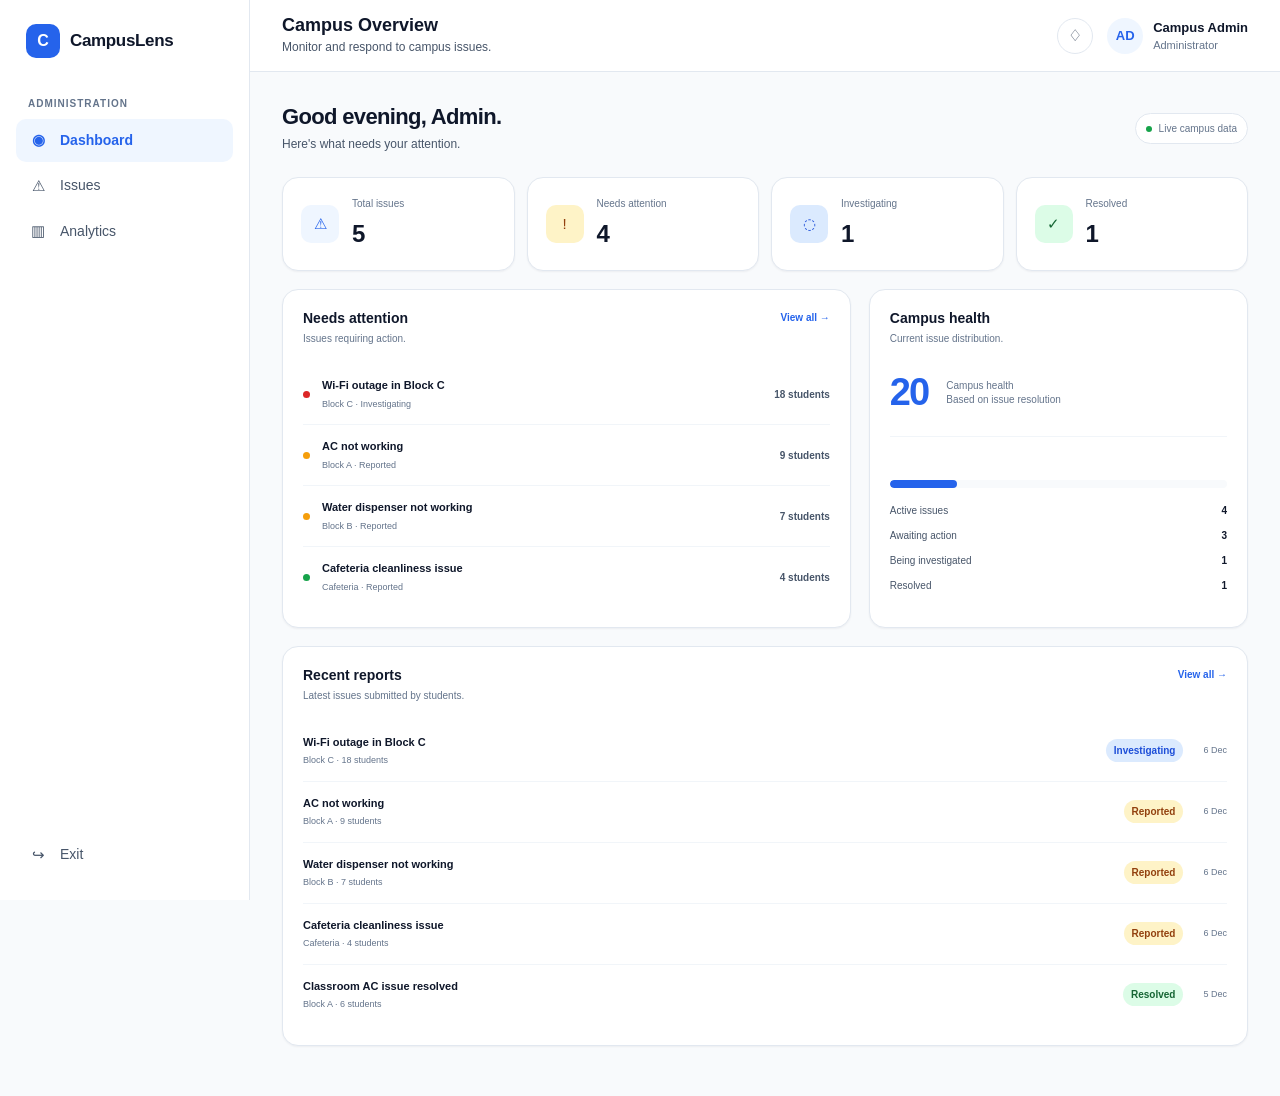
==== admin/dashboard.html @ e23df10b "Admin Dashboard UI" ====
<!DOCTYPE html>
<html lang="en">

<head>

    <meta charset="UTF-8">

    <meta
        name="viewport"
        content="width=device-width, initial-scale=1.0"
    >

    <title>Admin Dashboard — CampusLens</title>

    <link rel="stylesheet" href="../css/main.css">
    <link rel="stylesheet" href="../css/components.css">
    <link rel="stylesheet" href="../css/pages.css">

</head>


<body>

    <div class="app">


        <!-- =========================================
             SIDEBAR
             ========================================= -->

        <aside class="sidebar">

            <div class="sidebar-brand">

                <span class="brand-mark">
                    C
                </span>

                <span>
                    CampusLens
                </span>

            </div>


            <div class="sidebar-section">

                <div class="sidebar-section-title">
                    Administration
                </div>


                <nav class="sidebar-nav">

                    <a
                        href="dashboard.html"
                        class="sidebar-link active"
                    >

                        <span class="sidebar-icon">
                            ◉
                        </span>

                        Dashboard

                    </a>


                    <a
                        href="issues.html"
                        class="sidebar-link"
                    >

                        <span class="sidebar-icon">
                            ⚠
                        </span>

                        Issues

                    </a>


                    <a
                        href="analytics.html"
                        class="sidebar-link"
                    >

                        <span class="sidebar-icon">
                            ▥
                        </span>

                        Analytics

                    </a>

                </nav>

            </div>


            <div class="sidebar-bottom">

                <a
                    href="../index.html"
                    class="sidebar-link"
                >

                    <span class="sidebar-icon">
                        ↪
                    </span>

                    Exit

                </a>

            </div>

        </aside>


        <!-- =========================================
             MAIN
             ========================================= -->

        <main class="app-main">


            <!-- HEADER -->

            <header class="app-header">

                <div class="header-title">

                    <h1>
                        Campus Overview
                    </h1>

                    <p>
                        Monitor and respond to campus issues.
                    </p>

                </div>


                <div class="header-actions">

                    <button
                        class="notification-button"
                        aria-label="Notifications"
                    >
                        ♢
                    </button>


                    <div class="user-profile">

                        <div class="user-avatar">
                            AD
                        </div>


                        <div class="user-info">

                            <span class="user-name">
                                Campus Admin
                            </span>

                            <span class="user-role">
                                Administrator
                            </span>

                        </div>

                    </div>

                </div>

            </header>


            <!-- =========================================
                 CONTENT
                 ========================================= -->

            <section class="page-content">


                <div class="admin-dashboard">


                    <!-- =================================
                         WELCOME
                         ================================= -->

                    <div class="admin-welcome">

                        <div>

                            <h2>
                                Good evening, Admin.
                            </h2>

                            <p>
                                Here's what needs your attention.
                            </p>

                        </div>


                        <span
                            class="admin-live-indicator"
                        >

                            <span></span>

                            Live campus data

                        </span>

                    </div>


                    <!-- =================================
                         STATS
                         ================================= -->

                    <div class="admin-stats">


                        <div class="admin-stat-card">

                            <div class="admin-stat-icon">
                                ⚠
                            </div>

                            <div>

                                <span>
                                    Total issues
                                </span>

                                <strong
                                    id="totalIssues"
                                >
                                    0
                                </strong>

                            </div>

                        </div>


                        <div class="admin-stat-card">

                            <div class="admin-stat-icon warning">
                                !
                            </div>

                            <div>

                                <span>
                                    Needs attention
                                </span>

                                <strong
                                    id="attentionIssues"
                                >
                                    0
                                </strong>

                            </div>

                        </div>


                        <div class="admin-stat-card">

                            <div class="admin-stat-icon info">
                                ◌
                            </div>

                            <div>

                                <span>
                                    Investigating
                                </span>

                                <strong
                                    id="investigatingIssues"
                                >
                                    0
                                </strong>

                            </div>

                        </div>


                        <div class="admin-stat-card">

                            <div class="admin-stat-icon success">
                                ✓
                            </div>

                            <div>

                                <span>
                                    Resolved
                                </span>

                                <strong
                                    id="resolvedIssues"
                                >
                                    0
                                </strong>

                            </div>

                        </div>

                    </div>


                    <!-- =================================
                         MAIN GRID
                         ================================= -->

                    <div class="admin-grid">


                        <!-- PRIORITY ISSUES -->

                        <section class="admin-card">

                            <div class="admin-card-header">

                                <div>

                                    <h3>
                                        Needs attention
                                    </h3>

                                    <p>
                                        Issues requiring action.
                                    </p>

                                </div>


                                <a
                                    href="issues.html"
                                    class="admin-view-link"
                                >
                                    View all →
                                </a>

                            </div>


                            <div
                                class="priority-list"
                                id="priorityList"
                            ></div>

                        </section>


                        <!-- CAMPUS HEALTH -->

                        <section class="admin-card">

                            <div class="admin-card-header">

                                <div>

                                    <h3>
                                        Campus health
                                    </h3>

                                    <p>
                                        Current issue distribution.
                                    </p>

                                </div>

                            </div>


                            <div
                                class="campus-health"
                                id="campusHealth"
                            ></div>

                        </section>


                    </div>


                    <!-- =================================
                         RECENT ACTIVITY
                         ================================= -->

                    <section class="admin-card">

                        <div class="admin-card-header">

                            <div>

                                <h3>
                                    Recent reports
                                </h3>

                                <p>
                                    Latest issues submitted by students.
                                </p>

                            </div>


                            <a
                                href="issues.html"
                                class="admin-view-link"
                            >
                                View all →
                            </a>

                        </div>


                        <div
                            class="recent-reports"
                            id="recentReports"
                        ></div>

                    </section>


                </div>

            </section>

        </main>

    </div>


    <script src="../js/data.js"></script>
    <script src="../js/admin/dashboard.js"></script>

</body>

</html>
---- css/main.css ----
/* =========================================
   CAMPUSLENS — GLOBAL STYLES
   ========================================= */

:root {
    /* Brand */
    --primary: #2563EB;
    --primary-dark: #1D4ED8;
    --primary-light: #EFF6FF;

    /* Backgrounds */
    --background: #F8FAFC;
    --surface: #FFFFFF;

    /* Text */
    --text-primary: #0F172A;
    --text-secondary: #475569;
    --text-muted: #64748B;

    /* Borders */
    --border: #E2E8F0;
    --border-light: #F1F5F9;

    /* Status */
    --success: #16A34A;
    --success-light: #F0FDF4;

    --warning: #F59E0B;
    --warning-light: #FFFBEB;

    --danger: #DC2626;
    --danger-light: #FEF2F2;

    --info: #0EA5E9;
    --info-light: #F0F9FF;

    /* Shadows */
    --shadow-sm: 0 1px 2px rgba(15, 23, 42, 0.05);
    --shadow-md: 0 4px 12px rgba(15, 23, 42, 0.08);

    /* Radius */
    --radius-sm: 6px;
    --radius-md: 10px;
    --radius-lg: 16px;
    --radius-xl: 24px;

    /* Layout */
    --sidebar-width: 250px;
    --header-height: 72px;
}


/* =========================================
   RESET
   ========================================= */

* {
    margin: 0;
    padding: 0;
    box-sizing: border-box;
}

html {
    scroll-behavior: smooth;
}

body {
    font-family: -apple-system, BlinkMacSystemFont, "Segoe UI",
        Roboto, Helvetica, Arial, sans-serif;

    background: var(--background);
    color: var(--text-primary);

    line-height: 1.5;
}

a {
    color: inherit;
    text-decoration: none;
}

button,
input,
textarea,
select {
    font: inherit;
}

button {
    cursor: pointer;
}

img {
    max-width: 100%;
    display: block;
}


/* =========================================
   TYPOGRAPHY
   ========================================= */

h1,
h2,
h3,
h4,
h5,
h6 {
    color: var(--text-primary);
    line-height: 1.2;
}

h1 {
    font-size: 2rem;
    font-weight: 700;
}

h2 {
    font-size: 1.5rem;
    font-weight: 650;
}

h3 {
    font-size: 1.125rem;
    font-weight: 600;
}

p {
    color: var(--text-secondary);
}


/* =========================================
   UTILITY CLASSES
   ========================================= */

.text-muted {
    color: var(--text-muted);
}

.text-success {
    color: var(--success);
}

.text-warning {
    color: var(--warning);
}

.text-danger {
    color: var(--danger);
}

.hidden {
    display: none !important;
}

/* =========================================
   APPLICATION LAYOUT
   ========================================= */

.app {
    min-height: 100vh;
}


/* =========================================
   SIDEBAR
   ========================================= */

.sidebar {
    position: fixed;

    top: 0;
    left: 0;
    bottom: 0;

    width: var(--sidebar-width);

    display: flex;
    flex-direction: column;

    padding: 24px 16px;

    background: var(--surface);

    border-right: 1px solid var(--border);

    z-index: 100;
}

.sidebar-brand {
    display: flex;
    align-items: center;
    gap: 10px;

    padding: 0 10px;

    margin-bottom: 38px;
}

.sidebar-brand .brand-mark {
    width: 34px;
    height: 34px;

    display: flex;
    align-items: center;
    justify-content: center;

    border-radius: 10px;

    background: var(--primary);
    color: white;

    font-size: 16px;
    font-weight: 700;
}

.sidebar-brand span:last-child {
    font-size: 17px;
    font-weight: 700;

    letter-spacing: -0.02em;
}


/* =========================================
   SIDEBAR NAVIGATION
   ========================================= */

.sidebar-section {
    margin-bottom: 28px;
}

.sidebar-section-title {
    padding: 0 12px;

    margin-bottom: 8px;

    color: var(--text-muted);

    font-size: 10px;
    font-weight: 700;

    letter-spacing: 0.1em;
    text-transform: uppercase;
}

.sidebar-nav {
    display: flex;
    flex-direction: column;
    gap: 3px;
}

.sidebar-link {
    display: flex;
    align-items: center;
    gap: 12px;

    padding: 10px 12px;

    border-radius: var(--radius-md);

    color: var(--text-secondary);

    font-size: 14px;
    font-weight: 500;

    transition: all 0.2s ease;
}

.sidebar-link:hover {
    background: var(--background);

    color: var(--text-primary);
}

.sidebar-link.active {
    background: var(--primary-light);

    color: var(--primary);

    font-weight: 600;
}

.sidebar-icon {
    width: 20px;

    display: flex;
    justify-content: center;

    font-size: 15px;
}


/* =========================================
   SIDEBAR BOTTOM
   ========================================= */

.sidebar-bottom {
    margin-top: auto;

    display: flex;
    flex-direction: column;
    gap: 3px;
}


/* =========================================
   MAIN CONTENT
   ========================================= */

.app-main {
    min-height: 100vh;

    margin-left: var(--sidebar-width);
}


/* =========================================
   TOP HEADER
   ========================================= */

.app-header {
    height: var(--header-height);

    display: flex;
    align-items: center;
    justify-content: space-between;

    padding: 0 32px;

    background: var(--surface);

    border-bottom: 1px solid var(--border);
}

.header-title h1 {
    font-size: 18px;
    font-weight: 650;
}

.header-title p {
    margin-top: 2px;

    font-size: 12px;
}

.header-actions {
    display: flex;
    align-items: center;
    gap: 14px;
}


/* =========================================
   NOTIFICATION
   ========================================= */

.notification-button {
    width: 36px;
    height: 36px;

    display: flex;
    align-items: center;
    justify-content: center;

    border: 1px solid var(--border);

    border-radius: 50%;

    background: var(--surface);

    color: var(--text-secondary);

    transition: 0.2s ease;
}

.notification-button:hover {
    background: var(--background);
}


/* =========================================
   USER PROFILE
   ========================================= */

.user-profile {
    display: flex;
    align-items: center;
    gap: 10px;
}

.user-avatar {
    width: 36px;
    height: 36px;

    display: flex;
    align-items: center;
    justify-content: center;

    border-radius: 50%;

    background: var(--primary-light);

    color: var(--primary);

    font-size: 13px;
    font-weight: 700;
}

.user-info {
    display: flex;
    flex-direction: column;
}

.user-name {
    color: var(--text-primary);

    font-size: 13px;
    font-weight: 600;
}

.user-role {
    color: var(--text-muted);

    font-size: 11px;
}


/* =========================================
   PAGE CONTENT
   ========================================= */

.page-content {
    padding: 32px;
}


/* =========================================
   MOBILE MENU BUTTON
   ========================================= */

.mobile-menu-button {
    display: none;

    width: 36px;
    height: 36px;

    align-items: center;
    justify-content: center;

    border: 1px solid var(--border);

    border-radius: var(--radius-md);

    background: var(--surface);

    color: var(--text-primary);
}


/* =========================================
   RESPONSIVE APP LAYOUT
   ========================================= */

@media (max-width: 900px) {

    .sidebar {
        transform: translateX(-100%);

        transition: transform 0.25s ease;
    }

    .sidebar.open {
        transform: translateX(0);
    }

    .app-main {
        margin-left: 0;
    }

    .mobile-menu-button {
        display: flex;
    }

    .app-header {
        padding: 0 20px;
    }

    .page-content {
        padding: 24px 20px;
    }

    .user-info {
        display: none;
    }
}
---- css/components.css ----
/* =========================================
   CAMPUSLENS — COMPONENTS
   ========================================= */


/* =========================================
   BUTTONS
   ========================================= */

.btn {
    display: inline-flex;
    align-items: center;
    justify-content: center;
    gap: 8px;

    padding: 10px 16px;

    border: 1px solid transparent;
    border-radius: var(--radius-md);

    font-size: 14px;
    font-weight: 600;

    transition: 0.2s ease;
}

.btn-primary {
    background: var(--primary);
    color: white;
}

.btn-primary:hover {
    background: var(--primary-dark);
}

.btn-secondary {
    background: var(--surface);
    color: var(--text-primary);
    border-color: var(--border);
}

.btn-secondary:hover {
    background: var(--background);
}


/* =========================================
   CARDS
   ========================================= */

.card {
    background: var(--surface);

    border: 1px solid var(--border);

    border-radius: var(--radius-lg);

    box-shadow: var(--shadow-sm);
}


/* =========================================
   STATUS BADGES
   ========================================= */

.status-badge {
    display: inline-flex;
    align-items: center;
    gap: 6px;

    padding: 5px 9px;

    border-radius: 999px;

    font-size: 12px;
    font-weight: 600;
}

.status-success {
    color: var(--success);
    background: var(--success-light);
}

.status-warning {
    color: var(--warning);
    background: var(--warning-light);
}

.status-danger {
    color: var(--danger);
    background: var(--danger-light);
}

.status-info {
    color: var(--info);
    background: var(--info-light);
}
---- css/pages.css ----
/* =========================================
   CAMPUSLENS — LANDING PAGE
   ========================================= */

.landing-page {
    min-height: 100vh;
    padding: 0 6vw 50px;

    display: flex;
    flex-direction: column;
}


/* =========================================
   NAVIGATION
   ========================================= */

.landing-nav {
    width: 100%;
    max-width: 1400px;
    margin: 0 auto;

    height: 80px;

    display: flex;
    align-items: center;
    justify-content: space-between;
}

.brand {
    display: flex;
    align-items: center;
    gap: 10px;

    font-size: 18px;
    font-weight: 700;
    letter-spacing: -0.02em;
}

.brand-mark {
    width: 34px;
    height: 34px;

    display: flex;
    align-items: center;
    justify-content: center;

    border-radius: 10px;

    background: var(--primary);
    color: white;

    font-size: 16px;
    font-weight: 700;
}

.landing-nav-links {
    display: flex;
    align-items: center;
    gap: 28px;
}

.landing-nav-links a {
    color: var(--text-secondary);

    font-size: 14px;
    font-weight: 500;

    transition: color 0.2s ease;
}

.landing-nav-links a:hover {
    color: var(--text-primary);
}


/* =========================================
   HERO
   ========================================= */

.landing-hero {
    width: 100%;
    max-width: 1200px;

    margin: auto;

    display: grid;
    grid-template-columns: 1fr 0.85fr;

    align-items: center;

    gap: 80px;

    padding: 70px 0 90px;
}

.hero-content {
    max-width: 650px;
}

.hero-eyebrow {
    display: inline-flex;
    align-items: center;
    gap: 8px;

    padding: 7px 12px;

    margin-bottom: 24px;

    border: 1px solid var(--border);
    border-radius: 999px;

    background: var(--surface);

    color: var(--text-secondary);

    font-size: 13px;
    font-weight: 600;
}

.pulse-dot {
    width: 7px;
    height: 7px;

    border-radius: 50%;

    background: var(--success);

    box-shadow: 0 0 0 4px var(--success-light);
}

.hero-content h1 {
    max-width: 650px;

    margin-bottom: 24px;

    font-size: clamp(3.2rem, 6vw, 5.5rem);
    line-height: 0.98;

    letter-spacing: -0.055em;
}

.hero-content h1 span {
    color: var(--primary);
}

.hero-description {
    max-width: 560px;

    margin-bottom: 34px;

    font-size: 18px;
    line-height: 1.7;

    color: var(--text-secondary);
}

.landing-actions {
    display: flex;
    align-items: center;
    gap: 12px;
}


/* =========================================
   LARGE BUTTONS
   ========================================= */

.btn-large {
    padding: 13px 20px;

    font-size: 14px;
}


/* =========================================
   DASHBOARD PREVIEW
   ========================================= */

.hero-preview {
    display: flex;
    justify-content: center;
}

.preview-window {
    width: 100%;
    max-width: 440px;

    padding: 28px;

    background: var(--surface);

    border: 1px solid var(--border);

    border-radius: var(--radius-xl);

    box-shadow:
        0 25px 60px rgba(15, 23, 42, 0.08),
        0 5px 15px rgba(15, 23, 42, 0.04);
}

.preview-header {
    display: flex;
    align-items: flex-start;
    justify-content: space-between;

    padding-bottom: 22px;

    border-bottom: 1px solid var(--border-light);
}

.preview-header h3 {
    margin-top: 5px;
}

.preview-label {
    color: var(--text-muted);

    font-size: 10px;
    font-weight: 700;

    letter-spacing: 0.1em;
}

.pulse-score {
    display: flex;
    align-items: center;
    gap: 12px;

    padding: 26px 0;
}

.score-number {
    color: var(--text-primary);

    font-size: 64px;
    font-weight: 750;

    line-height: 1;

    letter-spacing: -0.05em;
}

.score-details {
    display: flex;
    flex-direction: column;
}

.score-details span {
    color: var(--text-muted);

    font-size: 14px;
}

.score-details strong {
    margin-top: 3px;

    color: var(--success);

    font-size: 14px;
}

.preview-locations {
    display: flex;
    flex-direction: column;
    gap: 4px;
}

.location-row {
    display: flex;
    align-items: center;
    justify-content: space-between;

    padding: 12px 10px;

    border-radius: var(--radius-md);

    color: var(--text-secondary);

    font-size: 14px;
}

.location-row:hover {
    background: var(--background);
}

.location-info {
    display: flex;
    align-items: center;
    gap: 10px;
}

.location-dot {
    width: 8px;
    height: 8px;

    border-radius: 50%;
}

.location-dot.green {
    background: var(--success);
}

.location-dot.yellow {
    background: var(--warning);
}

.location-dot.red {
    background: var(--danger);
}


/* =========================================
   FEATURE STRIP
   ========================================= */

.landing-features {
    width: 100%;
    max-width: 1200px;

    margin: 0 auto;

    display: grid;
    grid-template-columns: repeat(3, 1fr);

    border-top: 1px solid var(--border);

    padding-top: 32px;
}

.feature {
    display: flex;
    align-items: flex-start;
    gap: 14px;

    padding: 0 30px;
}

.feature:first-child {
    padding-left: 0;
}

.feature:last-child {
    padding-right: 0;
}

.feature + .feature {
    border-left: 1px solid var(--border);
}

.feature-icon {
    width: 34px;
    height: 34px;

    flex-shrink: 0;

    display: flex;
    align-items: center;
    justify-content: center;

    border-radius: 9px;

    background: var(--primary-light);
    color: var(--primary);

    font-size: 14px;
    font-weight: 700;
}

.feature strong {
    display: block;

    margin-bottom: 4px;

    font-size: 14px;
}

.feature p {
    font-size: 13px;
    line-height: 1.5;
}


/* =========================================
   RESPONSIVE
   ========================================= */

@media (max-width: 900px) {

    .landing-hero {
        grid-template-columns: 1fr;

        gap: 50px;

        padding-top: 50px;
    }

    .hero-content {
        max-width: 700px;
        text-align: center;
        margin: 0 auto;
    }

    .hero-eyebrow {
        margin-left: auto;
        margin-right: auto;
    }

    .hero-description {
        margin-left: auto;
        margin-right: auto;
    }

    .landing-actions {
        justify-content: center;
    }

    .hero-preview {
        max-width: 500px;
        width: 100%;
        margin: 0 auto;
    }
}


@media (max-width: 650px) {

    .landing-page {
        padding: 0 20px 40px;
    }

    .landing-nav {
        height: 70px;
    }

    .landing-nav-links {
        display: none;
    }

    .landing-hero {
        padding: 45px 0 60px;
    }

    .hero-content h1 {
        font-size: 3.2rem;
    }

    .hero-description {
        font-size: 16px;
    }

    .landing-actions {
        flex-direction: column;
        width: 100%;
    }

    .landing-actions .btn {
        width: 100%;
    }

    .preview-window {
        padding: 22px;
    }

    .landing-features {
        grid-template-columns: 1fr;

        gap: 24px;
    }

    .feature,
    .feature:first-child,
    .feature:last-child {
        padding: 0;
    }

    .feature + .feature {
        border-left: none;
    }
}

/* =========================================
   STUDENT DASHBOARD
   ========================================= */

.dashboard-intro {
    display: flex;
    align-items: flex-end;
    justify-content: space-between;

    gap: 20px;

    margin-bottom: 28px;
}

.dashboard-intro h2 {
    margin-bottom: 6px;

    font-size: 24px;
    letter-spacing: -0.025em;
}

.dashboard-intro p {
    font-size: 14px;
}


/* =========================================
   STAT CARDS
   ========================================= */

.stats-grid {
    display: grid;

    grid-template-columns: repeat(4, 1fr);

    gap: 16px;

    margin-bottom: 24px;
}

.stat-card {
    padding: 20px;

    background: var(--surface);

    border: 1px solid var(--border);

    border-radius: var(--radius-lg);

    box-shadow: var(--shadow-sm);
}

.stat-card-header {
    display: flex;
    align-items: center;
    justify-content: space-between;

    margin-bottom: 18px;
}

.stat-label {
    color: var(--text-muted);

    font-size: 11px;
    font-weight: 700;

    letter-spacing: 0.07em;
    text-transform: uppercase;
}

.stat-icon {
    width: 32px;
    height: 32px;

    display: flex;
    align-items: center;
    justify-content: center;

    border-radius: 9px;

    background: var(--primary-light);

    color: var(--primary);

    font-size: 14px;
}

.stat-value {
    color: var(--text-primary);

    font-size: 32px;
    font-weight: 700;

    line-height: 1;

    letter-spacing: -0.04em;
}

.stat-meta {
    margin-top: 8px;

    font-size: 12px;
}


/* =========================================
   DASHBOARD GRID
   ========================================= */

.dashboard-grid {
    display: grid;

    grid-template-columns: 1.4fr 1fr;

    gap: 20px;

    margin-bottom: 24px;
}

.dashboard-card {
    padding: 24px;

    background: var(--surface);

    border: 1px solid var(--border);

    border-radius: var(--radius-lg);

    box-shadow: var(--shadow-sm);
}

.dashboard-card-header {
    display: flex;
    align-items: flex-start;
    justify-content: space-between;

    margin-bottom: 24px;
}

.dashboard-card-header h3 {
    font-size: 16px;
}

.dashboard-card-header p {
    margin-top: 4px;

    font-size: 12px;
}


/* =========================================
   CAMPUS HEALTH
   ========================================= */

.health-score {
    display: flex;
    align-items: baseline;
    gap: 6px;

    margin-bottom: 28px;
}

.health-score-number {
    font-size: 42px;
    font-weight: 750;

    letter-spacing: -0.05em;
}

.health-score-label {
    color: var(--success);

    font-size: 13px;
    font-weight: 600;
}

.health-locations {
    display: flex;
    flex-direction: column;

    gap: 17px;
}

.health-location {
    display: grid;

    grid-template-columns: 100px 1fr 35px;

    align-items: center;

    gap: 12px;
}

.health-location-name {
    color: var(--text-secondary);

    font-size: 13px;
}

.health-bar {
    height: 7px;

    overflow: hidden;

    background: var(--border-light);

    border-radius: 999px;
}

.health-bar-fill {
    height: 100%;

    border-radius: inherit;

    background: var(--success);
}

.health-bar-fill.warning {
    background: var(--warning);
}

.health-bar-fill.danger {
    background: var(--danger);
}

.health-value {
    text-align: right;

    color: var(--text-primary);

    font-size: 12px;
    font-weight: 600;
}


/* =========================================
   PRIORITY ISSUES
   ========================================= */

.issue-list {
    display: flex;
    flex-direction: column;

    gap: 4px;
}

.issue-item {
    display: flex;
    align-items: center;
    gap: 12px;

    padding: 12px 10px;

    border-radius: var(--radius-md);

    transition: background 0.2s ease;
}

.issue-item:hover {
    background: var(--background);
}

.issue-indicator {
    width: 9px;
    height: 9px;

    flex-shrink: 0;

    border-radius: 50%;
}

.issue-indicator.high {
    background: var(--danger);
}

.issue-indicator.medium {
    background: var(--warning);
}

.issue-indicator.low {
    background: var(--success);
}

.issue-content {
    min-width: 0;

    flex: 1;
}

.issue-title {
    display: block;

    overflow: hidden;

    color: var(--text-primary);

    font-size: 13px;
    font-weight: 600;

    text-overflow: ellipsis;
    white-space: nowrap;
}

.issue-location {
    display: block;

    margin-top: 2px;

    color: var(--text-muted);

    font-size: 11px;
}

.issue-count {
    flex-shrink: 0;

    color: var(--text-muted);

    font-size: 11px;
}


/* =========================================
   RECENT ACTIVITY
   ========================================= */

.activity-card {
    padding: 24px;

    background: var(--surface);

    border: 1px solid var(--border);

    border-radius: var(--radius-lg);

    box-shadow: var(--shadow-sm);
}

.activity-list {
    display: flex;
    flex-direction: column;
}

.activity-item {
    display: flex;
    align-items: flex-start;
    gap: 14px;

    padding: 14px 0;

    border-bottom: 1px solid var(--border-light);
}

.activity-item:last-child {
    border-bottom: none;

    padding-bottom: 0;
}

.activity-icon {
    width: 30px;
    height: 30px;

    flex-shrink: 0;

    display: flex;
    align-items: center;
    justify-content: center;

    border-radius: 50%;

    background: var(--primary-light);

    color: var(--primary);

    font-size: 12px;
}

.activity-content {
    flex: 1;
}

.activity-content strong {
    display: block;

    color: var(--text-primary);

    font-size: 13px;
    font-weight: 600;
}

.activity-content span {
    display: block;

    margin-top: 3px;

    color: var(--text-muted);

    font-size: 11px;
}


/* =========================================
   DASHBOARD RESPONSIVE
   ========================================= */

@media (max-width: 1100px) {

    .stats-grid {
        grid-template-columns: repeat(2, 1fr);
    }

    .dashboard-grid {
        grid-template-columns: 1fr;
    }
}


@media (max-width: 600px) {

    .dashboard-intro {
        align-items: flex-start;

        flex-direction: column;
    }

    .stats-grid {
        grid-template-columns: 1fr;
    }

    .dashboard-card,
    .activity-card {
        padding: 18px;
    }

    .health-location {
        grid-template-columns: 80px 1fr 30px;
    }
}

/* =========================================
   REPORT ISSUE PAGE
   ========================================= */

.report-page {
    width: 100%;
    max-width: 760px;

    margin: 0 auto;
}

.report-intro {
    margin-bottom: 30px;
}

.back-link {
    display: inline-block;

    margin-bottom: 22px;

    color: var(--text-muted);

    font-size: 13px;
    font-weight: 500;
}

.back-link:hover {
    color: var(--primary);
}

.report-intro h2 {
    margin-bottom: 8px;

    font-size: 26px;

    letter-spacing: -0.03em;
}

.report-intro p {
    max-width: 620px;

    font-size: 14px;
    line-height: 1.6;
}


/* =========================================
   FORM
   ========================================= */

.report-form {
    padding: 28px;

    background: var(--surface);

    border: 1px solid var(--border);

    border-radius: var(--radius-lg);

    box-shadow: var(--shadow-sm);
}

.form-group {
    position: relative;

    margin-bottom: 24px;
}

.form-group:last-of-type {
    margin-bottom: 0;
}

.form-group label:not(.severity-option):not(.upload-box) {
    display: block;

    margin-bottom: 8px;

    color: var(--text-primary);

    font-size: 13px;
    font-weight: 600;
}

.optional {
    margin-left: 5px;

    color: var(--text-muted);

    font-size: 11px;
    font-weight: 400;
}


/* =========================================
   INPUTS
   ========================================= */

.form-group input[type="text"],
.form-group select,
.form-group textarea {
    width: 100%;

    padding: 12px 13px;

    border: 1px solid var(--border);

    border-radius: var(--radius-md);

    outline: none;

    background: var(--surface);

    color: var(--text-primary);

    font-size: 14px;

    transition:
        border-color 0.2s ease,
        box-shadow 0.2s ease;
}

.form-group input[type="text"]::placeholder,
.form-group textarea::placeholder {
    color: #94A3B8;
}

.form-group input[type="text"]:focus,
.form-group select:focus,
.form-group textarea:focus {
    border-color: var(--primary);

    box-shadow:
        0 0 0 3px var(--primary-light);
}

.form-group textarea {
    resize: vertical;

    min-height: 130px;
}

.character-count {
    position: absolute;

    right: 12px;
    bottom: 10px;

    color: var(--text-muted);

    font-size: 11px;
}


/* =========================================
   SEVERITY
   ========================================= */

.severity-options {
    display: grid;

    grid-template-columns: repeat(3, 1fr);

    gap: 10px;
}

.severity-option {
    position: relative;

    cursor: pointer;
}

.severity-option input {
    position: absolute;

    opacity: 0;

    pointer-events: none;
}

.severity-card {
    display: flex;
    align-items: center;

    gap: 10px;

    min-height: 64px;

    padding: 12px;

    border: 1px solid var(--border);

    border-radius: var(--radius-md);

    background: var(--surface);

    transition: all 0.2s ease;
}

.severity-option:hover .severity-card {
    border-color: #CBD5E1;
}

.severity-option input:checked + .severity-card {
    border-color: var(--primary);

    background: var(--primary-light);

    box-shadow:
        0 0 0 2px var(--primary-light);
}

.severity-card strong {
    display: block;

    color: var(--text-primary);

    font-size: 13px;
}

.severity-card small {
    display: block;

    margin-top: 2px;

    color: var(--text-muted);

    font-size: 10px;
}

.severity-dot {
    width: 9px;
    height: 9px;

    flex-shrink: 0;

    border-radius: 50%;
}

.severity-dot.low {
    background: var(--success);
}

.severity-dot.medium {
    background: var(--warning);
}

.severity-dot.high {
    background: var(--danger);
}


/* =========================================
   IMAGE UPLOAD
   ========================================= */

.upload-box {
    display: flex;
    align-items: center;
    gap: 14px;

    padding: 18px;

    border: 1px dashed #CBD5E1;

    border-radius: var(--radius-md);

    background: var(--background);

    cursor: pointer;

    transition: all 0.2s ease;
}

.upload-box:hover {
    border-color: var(--primary);

    background: var(--primary-light);
}

.upload-icon {
    width: 36px;
    height: 36px;

    display: flex;
    align-items: center;
    justify-content: center;

    border-radius: 9px;

    background: var(--surface);

    color: var(--primary);

    font-weight: 700;
}

.upload-box strong {
    display: block;

    color: var(--text-primary);

    font-size: 13px;
}

.upload-box small {
    display: block;

    margin-top: 3px;

    color: var(--text-muted);

    font-size: 11px;
}


/* =========================================
   FORM ACTIONS
   ========================================= */

.form-actions {
    display: flex;
    align-items: center;
    justify-content: flex-end;

    gap: 10px;

    margin-top: 30px;

    padding-top: 24px;

    border-top: 1px solid var(--border-light);
}


/* =========================================
   RESPONSIVE
   ========================================= */

@media (max-width: 600px) {

    .report-form {
        padding: 20px;
    }

    .severity-options {
        grid-template-columns: 1fr;
    }

    .form-actions {
        flex-direction: column-reverse;
    }

    .form-actions .btn {
        width: 100%;
    }
}


/* =========================================
   ISSUES EXPLORER
   ========================================= */

.issues-page {
    width: 100%;
    max-width: 1100px;

    margin: 0 auto;
}


/* =========================================
   INTRO
   ========================================= */

.issues-intro {
    display: flex;
    align-items: flex-end;
    justify-content: space-between;

    gap: 20px;

    margin-bottom: 28px;
}

.issues-intro h2 {
    margin-bottom: 6px;

    font-size: 24px;

    letter-spacing: -0.03em;
}

.issues-intro p {
    font-size: 14px;
}


/* =========================================
   TOOLBAR
   ========================================= */

.issues-toolbar {
    display: grid;

    grid-template-columns: 1fr 170px 170px 170px;

    gap: 10px;

    padding: 16px;

    margin-bottom: 18px;

    background: var(--surface);

    border: 1px solid var(--border);

    border-radius: var(--radius-lg);

    box-shadow: var(--shadow-sm);
}

.search-wrapper {
    position: relative;
}

.search-wrapper input {
    width: 100%;

    height: 42px;

    padding: 0 14px 0 38px;

    border: 1px solid var(--border);

    border-radius: var(--radius-md);

    outline: none;

    background: var(--surface);

    color: var(--text-primary);

    font-size: 13px;
}

.search-wrapper input:focus {
    border-color: var(--primary);

    box-shadow:
        0 0 0 3px var(--primary-light);
}

.search-icon {
    position: absolute;

    left: 13px;
    top: 50%;

    transform: translateY(-50%);

    color: var(--text-muted);

    font-size: 16px;
}

.issues-toolbar select {
    height: 42px;

    padding: 0 12px;

    border: 1px solid var(--border);

    border-radius: var(--radius-md);

    outline: none;

    background: var(--surface);

    color: var(--text-secondary);

    font-size: 12px;

    cursor: pointer;
}


/* =========================================
   RESULTS HEADER
   ========================================= */

.issues-results-header {
    display: flex;
    align-items: center;
    justify-content: space-between;

    margin-bottom: 12px;
}

.issues-results-header > span {
    color: var(--text-muted);

    font-size: 12px;
    font-weight: 500;
}

.issues-results-header select {
    padding: 7px 10px;

    border: 1px solid var(--border);

    border-radius: var(--radius-md);

    background: var(--surface);

    color: var(--text-secondary);

    font-size: 11px;
}


/* =========================================
   ISSUE LIST
   ========================================= */

.issues-list {
    display: flex;
    flex-direction: column;

    gap: 10px;
}


/* =========================================
   ISSUE CARD
   ========================================= */

.issue-card {
    display: grid;

    grid-template-columns: 1fr auto;

    gap: 20px;

    padding: 20px 22px;

    background: var(--surface);

    border: 1px solid var(--border);

    border-radius: var(--radius-lg);

    box-shadow: var(--shadow-sm);

    transition:
        border-color 0.2s ease,
        box-shadow 0.2s ease,
        transform 0.2s ease;
}

.issue-card:hover {
    border-color: #CBD5E1;

    box-shadow: var(--shadow-md);

    transform: translateY(-1px);
}

.issue-main {
    min-width: 0;
}

.issue-card-top {
    display: flex;
    align-items: center;

    gap: 8px;

    margin-bottom: 8px;
}

.issue-card h3 {
    margin-bottom: 6px;

    color: var(--text-primary);

    font-size: 15px;
    font-weight: 650;
}

.issue-card-description {
    max-width: 700px;

    margin-bottom: 12px;

    color: var(--text-secondary);

    font-size: 12px;
    line-height: 1.55;

    display: -webkit-box;
    -webkit-line-clamp: 2;
    -webkit-box-orient: vertical;

    overflow: hidden;
}


/* =========================================
   ISSUE META
   ========================================= */

.issue-meta {
    display: flex;
    flex-wrap: wrap;

    gap: 14px;

    color: var(--text-muted);

    font-size: 11px;
}

.issue-meta span {
    display: inline-flex;
    align-items: center;

    gap: 4px;
}


/* =========================================
   STATUS BADGES
   ========================================= */

.issue-status {
    display: inline-flex;
    align-items: center;

    padding: 4px 8px;

    border-radius: 999px;

    font-size: 10px;
    font-weight: 600;
}

.issue-status.reported {
    background: #FEF3C7;
    color: #92400E;
}

.issue-status.investigating {
    background: #DBEAFE;
    color: #1D4ED8;
}

.issue-status.resolved {
    background: #DCFCE7;
    color: #166534;
}


/* =========================================
   SEVERITY BADGE
   ========================================= */

.issue-severity {
    display: inline-flex;
    align-items: center;

    gap: 5px;

    color: var(--text-muted);

    font-size: 10px;
    font-weight: 600;
}

.issue-severity-dot {
    width: 7px;
    height: 7px;

    border-radius: 50%;
}

.issue-severity-dot.high {
    background: var(--danger);
}

.issue-severity-dot.medium {
    background: var(--warning);
}

.issue-severity-dot.low {
    background: var(--success);
}


/* =========================================
   ISSUE ACTIONS
   ========================================= */

.issue-actions {
    display: flex;
    flex-direction: column;
    align-items: flex-end;
    justify-content: space-between;

    gap: 12px;
}

.confirm-button {
    display: inline-flex;
    align-items: center;
    justify-content: center;

    gap: 6px;

    min-width: 150px;

    padding: 9px 12px;

    border: 1px solid var(--border);

    border-radius: var(--radius-md);

    background: var(--surface);

    color: var(--text-secondary);

    font-size: 11px;
    font-weight: 600;

    cursor: pointer;

    transition: all 0.2s ease;
}

.confirm-button:hover {
    border-color: var(--primary);

    color: var(--primary);

    background: var(--primary-light);
}

.confirm-button.confirmed {
    border-color: var(--primary);

    background: var(--primary);

    color: white;
}

.issue-reports {
    color: var(--text-muted);

    font-size: 11px;
}


/* =========================================
   EMPTY STATE
   ========================================= */

.issues-empty {
    display: none;

    padding: 70px 20px;

    text-align: center;

    background: var(--surface);

    border: 1px solid var(--border);

    border-radius: var(--radius-lg);
}

.issues-empty.visible {
    display: block;
}

.empty-icon {
    width: 44px;
    height: 44px;

    display: flex;
    align-items: center;
    justify-content: center;

    margin: 0 auto 14px;

    border-radius: 50%;

    background: var(--primary-light);

    color: var(--primary);

    font-weight: 700;
}

.issues-empty h3 {
    margin-bottom: 5px;

    font-size: 15px;
}

.issues-empty p {
    color: var(--text-muted);

    font-size: 12px;
}


/* =========================================
   RESPONSIVE
   ========================================= */

@media (max-width: 1000px) {

    .issues-toolbar {
        grid-template-columns: 1fr 1fr;

    }

    .search-wrapper {
        grid-column: 1 / -1;
    }

}


@media (max-width: 650px) {

    .issues-intro {
        align-items: flex-start;

        flex-direction: column;
    }

    .issues-toolbar {
        grid-template-columns: 1fr;
    }

    .search-wrapper {
        grid-column: auto;
    }

    .issue-card {
        grid-template-columns: 1fr;
    }

    .issue-actions {
        align-items: stretch;

        flex-direction: row;
    }

    .confirm-button {
        flex: 1;
    }

}

.issue-card {
    cursor: pointer;
}

.issue-card .confirm-button {
    cursor: pointer;
}

/* =========================================
   ISSUE DETAIL
   ========================================= */

.issue-detail-page {
    width: 100%;
    max-width: 1100px;

    margin: 0 auto;
}


/* =========================================
   HEADER
   ========================================= */

.issue-detail-header {
    display: flex;
    align-items: flex-start;
    justify-content: space-between;

    gap: 30px;

    margin-bottom: 24px;

    padding: 26px;

    background: var(--surface);

    border: 1px solid var(--border);

    border-radius: var(--radius-lg);

    box-shadow: var(--shadow-sm);
}

.issue-detail-title {
    max-width: 750px;
}

.issue-detail-title h2 {
    margin: 10px 0 8px;

    font-size: 25px;

    letter-spacing: -0.03em;
}

.issue-detail-title p {
    color: var(--text-secondary);

    font-size: 12px;
}

.issue-detail-meta {
    display: flex;
    flex-wrap: wrap;

    gap: 12px;

    margin-top: 14px;

    color: var(--text-muted);

    font-size: 11px;
}

.detail-priority {
    display: inline-flex;
    align-items: center;

    gap: 6px;

    color: var(--text-secondary);

    font-size: 11px;
    font-weight: 600;
}

.detail-priority-dot {
    width: 8px;
    height: 8px;

    border-radius: 50%;
}

.detail-priority-dot.high {
    background: var(--danger);
}

.detail-priority-dot.medium {
    background: var(--warning);
}

.detail-priority-dot.low {
    background: var(--success);
}


/* =========================================
   GRID
   ========================================= */

.issue-detail-grid {
    display: grid;

    grid-template-columns: minmax(0, 1fr) 320px;

    gap: 18px;
}

.issue-detail-main,
.issue-detail-sidebar {
    display: flex;
    flex-direction: column;

    gap: 18px;
}


/* =========================================
   DETAIL CARD
   ========================================= */

.detail-card {
    padding: 22px;

    background: var(--surface);

    border: 1px solid var(--border);

    border-radius: var(--radius-lg);

    box-shadow: var(--shadow-sm);
}

.detail-card-header {
    margin-bottom: 16px;

    padding-bottom: 13px;

    border-bottom: 1px solid var(--border-light);
}

.detail-card-header h3 {
    font-size: 14px;
}


/* =========================================
   DESCRIPTION
   ========================================= */

.issue-description {
    color: var(--text-secondary);

    font-size: 13px;
    line-height: 1.7;

    white-space: pre-wrap;
}


/* =========================================
   LOCATION
   ========================================= */

.issue-location {
    display: flex;
    align-items: center;

    gap: 12px;

    padding: 15px;

    border-radius: var(--radius-md);

    background: var(--background);
}

.location-icon {
    width: 38px;
    height: 38px;

    display: flex;
    align-items: center;
    justify-content: center;

    flex-shrink: 0;

    border-radius: 10px;

    background: var(--primary-light);

    color: var(--primary);

    font-size: 17px;
}

.location-name {
    color: var(--text-primary);

    font-size: 13px;
    font-weight: 600;
}

.location-specific {
    margin-top: 3px;

    color: var(--text-muted);

    font-size: 11px;
}


/* =========================================
   ACTIVITY
   ========================================= */

.issue-activity {
    display: flex;
    flex-direction: column;
}

.activity-item {
    display: flex;

    gap: 12px;

    padding-bottom: 20px;
}

.activity-item:last-child {
    padding-bottom: 0;
}

.activity-line {
    position: relative;

    display: flex;
    justify-content: center;

    width: 14px;

    flex-shrink: 0;
}

.activity-line::after {
    content: "";

    position: absolute;

    top: 10px;
    bottom: -10px;

    width: 1px;

    background: var(--border);
}

.activity-item:last-child
.activity-line::after {
    display: none;
}

.activity-dot {
    position: relative;
    z-index: 2;

    width: 8px;
    height: 8px;

    margin-top: 3px;

    border-radius: 50%;

    background: var(--primary);
}

.activity-content strong {
    display: block;

    color: var(--text-primary);

    font-size: 12px;
}

.activity-content span {
    display: block;

    margin-top: 3px;

    color: var(--text-muted);

    font-size: 10px;
}


/* =========================================
   TIMELINE
   ========================================= */

.issue-timeline {
    display: flex;
    flex-direction: column;
}

.timeline-step {
    position: relative;

    display: flex;

    gap: 12px;

    padding-bottom: 25px;
}

.timeline-step:last-child {
    padding-bottom: 0;
}

.timeline-step::after {
    content: "";

    position: absolute;

    left: 8px;
    top: 18px;
    bottom: 0;

    width: 1px;

    background: var(--border);
}

.timeline-step:last-child::after {
    display: none;
}

.timeline-indicator {
    position: relative;
    z-index: 2;

    width: 17px;
    height: 17px;

    flex-shrink: 0;

    border: 2px solid var(--border);

    border-radius: 50%;

    background: var(--surface);
}

.timeline-step.completed
.timeline-indicator {
    border-color: var(--primary);

    background: var(--primary);
}

.timeline-step.current
.timeline-indicator {
    border-color: var(--primary);

    background: var(--surface);

    box-shadow:
        0 0 0 4px var(--primary-light);
}

.timeline-content strong {
    display: block;

    color: var(--text-primary);

    font-size: 12px;
}

.timeline-content span {
    display: block;

    margin-top: 3px;

    color: var(--text-muted);

    font-size: 10px;
}


/* =========================================
   COMMUNITY
   ========================================= */

.community-card {
    text-align: center;
}

.community-number {
    margin-bottom: 5px;

    color: var(--primary);

    font-size: 32px;
    font-weight: 700;

    letter-spacing: -0.04em;
}

.community-card p {
    margin-bottom: 20px;

    color: var(--text-muted);

    font-size: 11px;
    line-height: 1.5;
}

.community-button {
    width: 100%;
}


/* =========================================
   RESPONSIVE
   ========================================= */

@media (max-width: 850px) {

    .issue-detail-grid {
        grid-template-columns: 1fr;
    }

    .issue-detail-sidebar {
        display: grid;

        grid-template-columns: 1fr 1fr;
    }

}


@media (max-width: 600px) {

    .issue-detail-header {
        flex-direction: column;
    }

    .issue-detail-sidebar {
        display: flex;
    }

}

/* =========================================
   MY REPORTS
   ========================================= */

.reports-page {
    width: 100%;
    max-width: 1100px;

    margin: 0 auto;
}


/* =========================================
   INTRO
   ========================================= */

.reports-intro {
    display: flex;
    align-items: flex-end;
    justify-content: space-between;

    gap: 20px;

    margin-bottom: 25px;
}

.reports-intro h2 {
    margin-bottom: 6px;

    font-size: 24px;

    letter-spacing: -0.03em;
}

.reports-intro p {
    font-size: 14px;
}


/* =========================================
   STATS
   ========================================= */

.reports-stats {
    display: grid;

    grid-template-columns:
        repeat(3, 1fr);

    gap: 12px;

    margin-bottom: 22px;
}

.report-stat-card {
    display: flex;
    flex-direction: column;

    gap: 8px;

    padding: 18px;

    background: var(--surface);

    border: 1px solid var(--border);

    border-radius: var(--radius-lg);

    box-shadow: var(--shadow-sm);
}

.report-stat-card span {
    color: var(--text-muted);

    font-size: 11px;
}

.report-stat-card strong {
    color: var(--text-primary);

    font-size: 25px;

    letter-spacing: -0.03em;
}


/* =========================================
   REPORT LIST
   ========================================= */

.reports-list {
    display: flex;
    flex-direction: column;

    gap: 10px;
}


/* =========================================
   REPORT CARD
   ========================================= */

.report-card {
    display: grid;

    grid-template-columns:
        1fr auto;

    gap: 20px;

    padding: 20px 22px;

    background: var(--surface);

    border: 1px solid var(--border);

    border-radius: var(--radius-lg);

    box-shadow: var(--shadow-sm);

    cursor: pointer;

    transition:
        border-color 0.2s ease,
        box-shadow 0.2s ease,
        transform 0.2s ease;
}

.report-card:hover {
    border-color: #CBD5E1;

    box-shadow: var(--shadow-md);

    transform: translateY(-1px);
}

.report-card h3 {
    margin-bottom: 7px;

    font-size: 14px;
}

.report-card-description {
    max-width: 700px;

    margin-bottom: 12px;

    color: var(--text-secondary);

    font-size: 12px;
    line-height: 1.5;

    display: -webkit-box;
    -webkit-line-clamp: 2;
    -webkit-box-orient: vertical;

    overflow: hidden;
}


/* =========================================
   META
   ========================================= */

.report-meta {
    display: flex;
    flex-wrap: wrap;

    gap: 14px;

    color: var(--text-muted);

    font-size: 10px;
}


/* =========================================
   REPORT STATUS
   ========================================= */

.report-card-side {
    display: flex;
    flex-direction: column;

    align-items: flex-end;
    justify-content: space-between;

    gap: 12px;
}

.report-date {
    color: var(--text-muted);

    font-size: 10px;
}


/* =========================================
   EMPTY STATE
   ========================================= */

.reports-empty {
    display: none;

    padding: 70px 20px;

    text-align: center;

    background: var(--surface);

    border: 1px solid var(--border);

    border-radius: var(--radius-lg);
}

.reports-empty.visible {
    display: block;
}

.reports-empty h3 {
    margin-bottom: 6px;

    font-size: 15px;
}

.reports-empty p {
    margin-bottom: 18px;

    color: var(--text-muted);

    font-size: 12px;
}


/* =========================================
   RESPONSIVE
   ========================================= */

@media (max-width: 700px) {

    .reports-intro {
        flex-direction: column;

        align-items: flex-start;
    }


    .reports-stats {
        grid-template-columns: 1fr;
    }


    .report-card {
        grid-template-columns: 1fr;
    }


    .report-card-side {
        align-items: flex-start;

        flex-direction: row;
    }

}

/* =========================================
   ADMIN DASHBOARD
   ========================================= */

.admin-dashboard {
    width: 100%;
    max-width: 1200px;

    margin: 0 auto;
}


/* =========================================
   WELCOME
   ========================================= */

.admin-welcome {
    display: flex;
    align-items: center;
    justify-content: space-between;

    gap: 20px;

    margin-bottom: 24px;
}

.admin-welcome h2 {
    margin-bottom: 5px;

    font-size: 22px;

    letter-spacing: -0.03em;
}

.admin-welcome p {
    color: var(--text-secondary);

    font-size: 12px;
}

.admin-live-indicator {
    display: inline-flex;
    align-items: center;

    gap: 7px;

    padding: 7px 10px;

    border: 1px solid var(--border);

    border-radius: 999px;

    background: var(--surface);

    color: var(--text-muted);

    font-size: 10px;
}

.admin-live-indicator span {
    width: 6px;
    height: 6px;

    border-radius: 50%;

    background: var(--success);
}


/* =========================================
   STATS
   ========================================= */

.admin-stats {
    display: grid;

    grid-template-columns:
        repeat(4, 1fr);

    gap: 12px;

    margin-bottom: 18px;
}

.admin-stat-card {
    display: flex;
    align-items: center;

    gap: 13px;

    padding: 18px;

    background: var(--surface);

    border: 1px solid var(--border);

    border-radius: var(--radius-lg);

    box-shadow: var(--shadow-sm);
}

.admin-stat-card span {
    display: block;

    margin-bottom: 5px;

    color: var(--text-muted);

    font-size: 10px;
}

.admin-stat-card strong {
    display: block;

    color: var(--text-primary);

    font-size: 24px;

    letter-spacing: -0.04em;
}

.admin-stat-icon {
    width: 38px;
    height: 38px;

    display: flex;
    align-items: center;
    justify-content: center;

    flex-shrink: 0;

    border-radius: 10px;

    background: var(--primary-light);

    color: var(--primary);

    font-size: 15px;
}

.admin-stat-icon.warning {
    background: #FEF3C7;
    color: #92400E;
}

.admin-stat-icon.info {
    background: #DBEAFE;
    color: #1D4ED8;
}

.admin-stat-icon.success {
    background: #DCFCE7;
    color: #166534;
}


/* =========================================
   GRID
   ========================================= */

.admin-grid {
    display: grid;

    grid-template-columns:
        minmax(0, 1.5fr)
        minmax(280px, 1fr);

    gap: 18px;

    margin-bottom: 18px;
}


/* =========================================
   ADMIN CARD
   ========================================= */

.admin-card {
    padding: 20px;

    margin-bottom: 18px;

    background: var(--surface);

    border: 1px solid var(--border);

    border-radius: var(--radius-lg);

    box-shadow: var(--shadow-sm);
}

.admin-grid .admin-card {
    margin-bottom: 0;
}

.admin-card-header {
    display: flex;
    align-items: flex-start;
    justify-content: space-between;

    gap: 15px;

    margin-bottom: 18px;
}

.admin-card-header h3 {
    margin-bottom: 4px;

    font-size: 14px;
}

.admin-card-header p {
    color: var(--text-muted);

    font-size: 10px;
}

.admin-view-link {
    color: var(--primary);

    font-size: 10px;
    font-weight: 600;

    text-decoration: none;

    white-space: nowrap;
}

.admin-view-link:hover {
    text-decoration: underline;
}


/* =========================================
   PRIORITY LIST
   ========================================= */

.priority-list {
    display: flex;
    flex-direction: column;
}

.priority-item {
    display: flex;
    align-items: center;

    gap: 12px;

    padding: 13px 0;

    border-bottom: 1px solid var(--border-light);

    cursor: pointer;
}

.priority-item:last-child {
    border-bottom: none;
}

.priority-item:hover
.priority-title {
    color: var(--primary);
}

.priority-indicator {
    width: 7px;
    height: 7px;

    flex-shrink: 0;

    border-radius: 50%;
}

.priority-indicator.high {
    background: var(--danger);
}

.priority-indicator.medium {
    background: var(--warning);
}

.priority-indicator.low {
    background: var(--success);
}

.priority-content {
    min-width: 0;

    flex: 1;
}

.priority-title {
    margin-bottom: 4px;

    color: var(--text-primary);

    font-size: 11px;
    font-weight: 600;

    transition: color 0.15s ease;

    white-space: nowrap;
    overflow: hidden;
    text-overflow: ellipsis;
}

.priority-meta {
    color: var(--text-muted);

    font-size: 9px;
}

.priority-count {
    color: var(--text-secondary);

    font-size: 10px;
    font-weight: 600;

    white-space: nowrap;
}


/* =========================================
   CAMPUS HEALTH
   ========================================= */

.campus-health {
    display: flex;
    flex-direction: column;

    gap: 15px;
}

.health-score {
    display: flex;
    align-items: center;

    gap: 18px;

    padding-bottom: 15px;

    border-bottom: 1px solid var(--border-light);
}

.health-number {
    color: var(--primary);

    font-size: 38px;
    font-weight: 700;

    letter-spacing: -0.05em;
}

.health-label {
    color: var(--text-muted);

    font-size: 10px;
    line-height: 1.4;
}

.health-bar {
    height: 8px;

    overflow: hidden;

    border-radius: 999px;

    background: var(--background);
}

.health-bar-fill {
    height: 100%;

    border-radius: inherit;

    background: var(--primary);

    transition: width 0.4s ease;
}

.health-breakdown {
    display: flex;
    flex-direction: column;

    gap: 10px;
}

.health-row {
    display: flex;
    align-items: center;
    justify-content: space-between;

    font-size: 10px;
}

.health-row-label {
    color: var(--text-secondary);
}

.health-row-value {
    color: var(--text-primary);

    font-weight: 600;
}


/* =========================================
   RECENT REPORTS
   ========================================= */

.recent-reports {
    display: flex;
    flex-direction: column;
}

.recent-report {
    display: grid;

    grid-template-columns:
        1fr auto auto;

    align-items: center;

    gap: 20px;

    padding: 13px 0;

    border-bottom: 1px solid var(--border-light);

    cursor: pointer;
}

.recent-report:last-child {
    border-bottom: none;
}

.recent-report:hover
.recent-report-title {
    color: var(--primary);
}

.recent-report-title {
    margin-bottom: 4px;

    color: var(--text-primary);

    font-size: 11px;
    font-weight: 600;
}

.recent-report-meta {
    color: var(--text-muted);

    font-size: 9px;
}

.recent-report-date {
    color: var(--text-muted);

    font-size: 9px;

    white-space: nowrap;
}


/* =========================================
   RESPONSIVE
   ========================================= */

@media (max-width: 1000px) {

    .admin-stats {
        grid-template-columns:
            repeat(2, 1fr);
    }

    .admin-grid {
        grid-template-columns: 1fr;
    }

}


@media (max-width: 650px) {

    .admin-welcome {
        align-items: flex-start;

        flex-direction: column;
    }

    .admin-stats {
        grid-template-columns: 1fr;
    }

    .recent-report {
        grid-template-columns: 1fr auto;
    }

    .recent-report-date {
        display: none;
    }

}
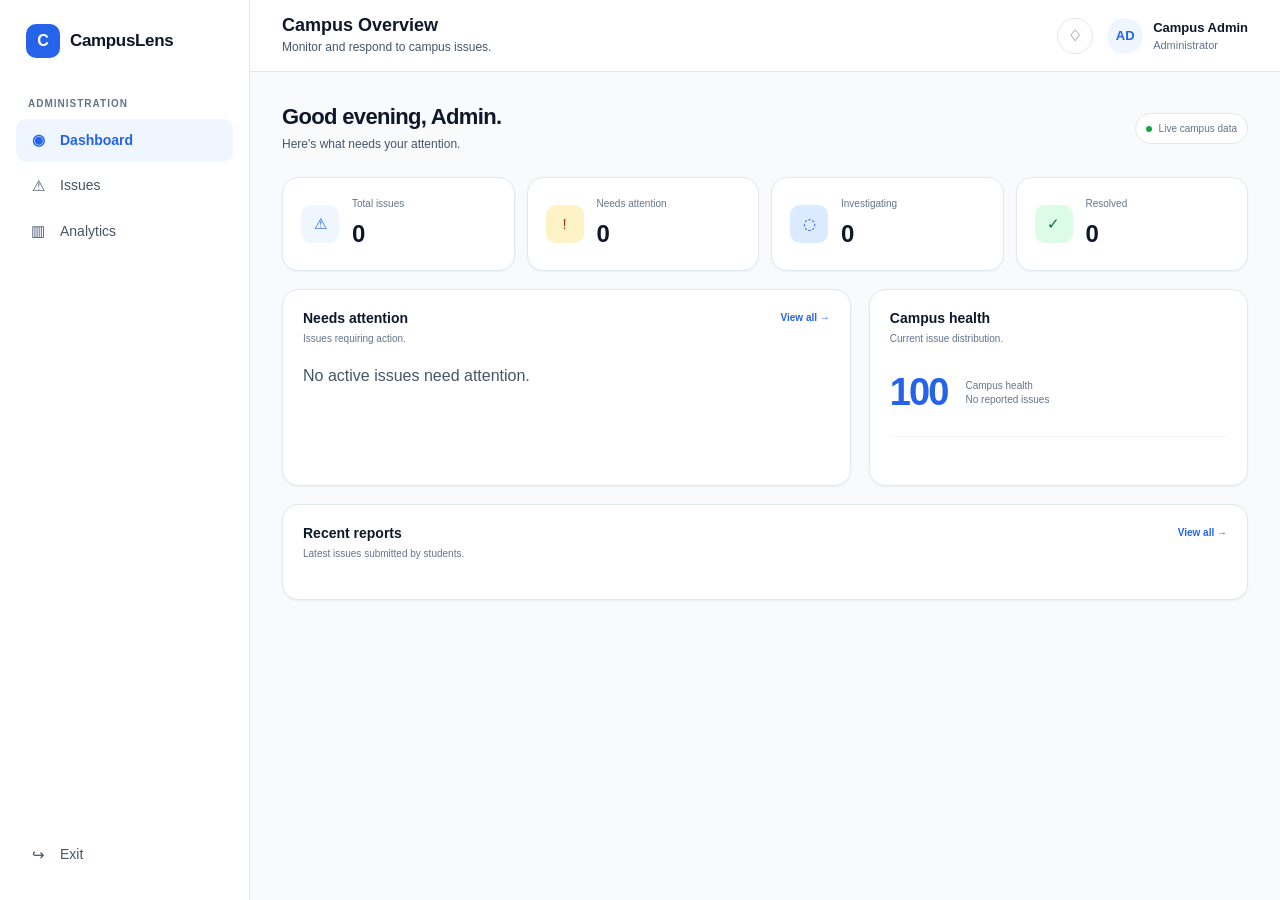
==== commit 752b60d6: "Mobile responsiveness added" ====
--- a/admin/dashboard.html
+++ b/admin/dashboard.html
@@ -143,6 +143,10 @@
 
 
                 <div class="header-actions">
+
+                    <button class="mobile-menu-button" aria-label="Toggle menu" type="button">
+                        ☰
+                    </button>
 
                     <button
                         class="notification-button"
@@ -446,6 +450,7 @@
 
 
     <script src="../js/data.js"></script>
+    <script src="../js/app.js"></script>
     <script src="../js/admin/dashboard.js"></script>
 
 </body>
--- a/css/pages.css
+++ b/css/pages.css
@@ -504,6 +504,132 @@
     font-size: 14px;
 }
 
+/* =========================================
+   DASHBOARD ISSUE CARDS
+   ========================================= */
+
+.dashboard-issues {
+    display: flex;
+    flex-direction: column;
+    gap: 12px;
+}
+
+
+.dashboard-issue-card {
+    display: flex;
+    align-items: center;
+    gap: 20px;
+
+    padding: 20px;
+
+    background: var(--surface);
+    border: 1px solid var(--border);
+    border-radius: 16px;
+
+    cursor: pointer;
+
+    transition:
+        transform 0.2s ease,
+        border-color 0.2s ease,
+        box-shadow 0.2s ease;
+}
+
+
+.dashboard-issue-card:hover {
+    transform: translateY(-2px);
+
+    border-color: var(--primary);
+
+    box-shadow:
+        0 8px 24px rgba(0, 0, 0, 0.06);
+}
+
+
+.dashboard-issue-main {
+    flex: 1;
+}
+
+
+.dashboard-issue-top {
+    display: flex;
+    align-items: center;
+    gap: 8px;
+
+    margin-bottom: 8px;
+}
+
+
+.dashboard-issue-card h3 {
+    margin: 0 0 8px;
+
+    font-size: 16px;
+    font-weight: 600;
+}
+
+
+.dashboard-issue-meta {
+    display: flex;
+    gap: 16px;
+
+    font-size: 13px;
+    color: var(--text-muted);
+}
+
+
+.dashboard-issue-impact {
+    display: flex;
+    flex-direction: column;
+    align-items: center;
+
+    min-width: 60px;
+}
+
+
+.dashboard-issue-impact strong {
+    font-size: 20px;
+}
+
+
+.dashboard-issue-impact span {
+    font-size: 11px;
+    color: var(--text-muted);
+}
+
+
+.dashboard-issue-arrow {
+    font-size: 22px;
+    color: var(--text-muted);
+}
+
+
+.section-header {
+    display: flex;
+    align-items: center;
+    justify-content: space-between;
+
+    margin-bottom: 16px;
+}
+
+
+.section-header h2 {
+    margin: 0 0 4px;
+}
+
+
+.section-header p {
+    margin: 0;
+
+    color: var(--text-muted);
+    font-size: 14px;
+}
+
+
+.section-link {
+    font-size: 14px;
+    font-weight: 600;
+    text-decoration: none;
+}
+
 
 /* =========================================
    STAT CARDS
@@ -3015,4 +3141,1797 @@
         display: none;
     }
 
+}
+
+/* =========================================
+   ADMIN ISSUES
+   ========================================= */
+
+.admin-issues-page {
+    width: 100%;
+    max-width: 1200px;
+
+    margin: 0 auto;
+}
+
+
+/* =========================================
+   PAGE INTRO
+   ========================================= */
+
+.admin-page-intro {
+    margin-bottom: 20px;
+}
+
+.admin-page-intro h2 {
+    margin-bottom: 5px;
+
+    font-size: 22px;
+
+    letter-spacing: -0.03em;
+}
+
+.admin-page-intro p {
+    color: var(--text-secondary);
+
+    font-size: 12px;
+}
+
+
+/* =========================================
+   TOOLBAR
+   ========================================= */
+
+.issues-toolbar {
+    display: flex;
+    align-items: center;
+    justify-content: space-between;
+
+    gap: 15px;
+
+    margin-bottom: 15px;
+
+    padding: 12px;
+
+    background: var(--surface);
+
+    border: 1px solid var(--border);
+
+    border-radius: var(--radius-lg);
+}
+
+
+/* =========================================
+   SEARCH
+   ========================================= */
+
+.issue-search {
+    display: flex;
+    align-items: center;
+
+    gap: 8px;
+
+    width: 260px;
+
+    padding: 9px 11px;
+
+    border: 1px solid var(--border);
+
+    border-radius: var(--radius-md);
+
+    background: var(--background);
+
+    color: var(--text-muted);
+}
+
+.issue-search:focus-within {
+    border-color: var(--primary);
+}
+
+.issue-search input {
+    width: 100%;
+
+    border: none;
+    outline: none;
+
+    background: transparent;
+
+    color: var(--text-primary);
+
+    font-family: inherit;
+    font-size: 11px;
+}
+
+.issue-search input::placeholder {
+    color: var(--text-muted);
+}
+
+
+/* =========================================
+   STATUS FILTERS
+   ========================================= */
+
+.issue-filters {
+    display: flex;
+
+    align-items: center;
+
+    gap: 4px;
+
+    overflow-x: auto;
+}
+
+.issue-filter {
+    padding: 7px 10px;
+
+    border: none;
+
+    border-radius: 7px;
+
+    background: transparent;
+
+    color: var(--text-muted);
+
+    font-family: inherit;
+    font-size: 10px;
+
+    cursor: pointer;
+
+    white-space: nowrap;
+
+    transition:
+        background 0.15s ease,
+        color 0.15s ease;
+}
+
+.issue-filter:hover {
+    color: var(--text-primary);
+}
+
+.issue-filter.active {
+    background: var(--primary-light);
+
+    color: var(--primary);
+
+    font-weight: 600;
+}
+
+
+/* =========================================
+   RESULTS HEADER
+   ========================================= */
+
+.issues-results-header {
+    display: flex;
+    align-items: center;
+    justify-content: space-between;
+
+    margin-bottom: 9px;
+
+    color: var(--text-muted);
+
+    font-size: 10px;
+}
+
+.issues-results-header select {
+    padding: 6px 9px;
+
+    border: 1px solid var(--border);
+
+    border-radius: 7px;
+
+    background: var(--surface);
+
+    color: var(--text-secondary);
+
+    font-family: inherit;
+    font-size: 10px;
+
+    outline: none;
+
+    cursor: pointer;
+}
+
+
+/* =========================================
+   ISSUE LIST
+   ========================================= */
+
+.admin-issue-list {
+    display: flex;
+    flex-direction: column;
+
+    gap: 8px;
+}
+
+
+/* =========================================
+   ISSUE ROW
+   ========================================= */
+
+.admin-issue-row {
+    display: grid;
+
+    grid-template-columns:
+        minmax(0, 1fr)
+        auto
+        auto
+        auto;
+
+    align-items: center;
+
+    gap: 25px;
+
+    padding: 17px 19px;
+
+    background: var(--surface);
+
+    border: 1px solid var(--border);
+
+    border-radius: var(--radius-lg);
+
+    box-shadow: var(--shadow-sm);
+
+    cursor: pointer;
+
+    transition:
+        border-color 0.2s ease,
+        box-shadow 0.2s ease,
+        transform 0.2s ease;
+}
+
+.admin-issue-row:hover {
+    border-color: #CBD5E1;
+
+    box-shadow: var(--shadow-md);
+
+    transform: translateY(-1px);
+}
+
+
+/* =========================================
+   ISSUE INFO
+   ========================================= */
+
+.admin-issue-main {
+    min-width: 0;
+}
+
+.admin-issue-title {
+    margin-bottom: 6px;
+
+    color: var(--text-primary);
+
+    font-size: 12px;
+    font-weight: 600;
+
+    white-space: nowrap;
+
+    overflow: hidden;
+
+    text-overflow: ellipsis;
+}
+
+.admin-issue-meta {
+    display: flex;
+    flex-wrap: wrap;
+
+    gap: 12px;
+
+    color: var(--text-muted);
+
+    font-size: 9px;
+}
+
+
+/* =========================================
+   SEVERITY
+   ========================================= */
+
+.admin-issue-severity {
+    display: flex;
+    align-items: center;
+
+    gap: 6px;
+
+    color: var(--text-secondary);
+
+    font-size: 9px;
+
+    white-space: nowrap;
+}
+
+.admin-severity-dot {
+    width: 6px;
+    height: 6px;
+
+    border-radius: 50%;
+}
+
+.admin-severity-dot.high {
+    background: var(--danger);
+}
+
+.admin-severity-dot.medium {
+    background: var(--warning);
+}
+
+.admin-severity-dot.low {
+    background: var(--success);
+}
+
+
+/* =========================================
+   AFFECTED
+   ========================================= */
+
+.admin-issue-affected {
+    color: var(--text-secondary);
+
+    font-size: 9px;
+
+    text-align: center;
+
+    white-space: nowrap;
+}
+
+.admin-issue-affected strong {
+    display: block;
+
+    margin-bottom: 2px;
+
+    color: var(--text-primary);
+
+    font-size: 13px;
+}
+
+
+/* =========================================
+   EMPTY
+   ========================================= */
+
+.admin-issues-empty {
+    display: none;
+
+    padding: 70px 20px;
+
+    text-align: center;
+
+    background: var(--surface);
+
+    border: 1px solid var(--border);
+
+    border-radius: var(--radius-lg);
+}
+
+.admin-issues-empty.visible {
+    display: block;
+}
+
+.admin-issues-empty h3 {
+    margin-bottom: 6px;
+
+    font-size: 14px;
+}
+
+.admin-issues-empty p {
+    color: var(--text-muted);
+
+    font-size: 11px;
+}
+
+
+/* =========================================
+   RESPONSIVE
+   ========================================= */
+
+@media (max-width: 900px) {
+
+    .issues-toolbar {
+        align-items: stretch;
+
+        flex-direction: column;
+    }
+
+    .issue-search {
+        width: 100%;
+    }
+
+    .issue-filters {
+        width: 100%;
+    }
+
+    .admin-issue-row {
+        grid-template-columns:
+            minmax(0, 1fr)
+            auto
+            auto;
+
+        gap: 15px;
+    }
+
+    .admin-issue-row .issue-status {
+        grid-column: 3;
+        grid-row: 1;
+    }
+
+}
+
+
+@media (max-width: 600px) {
+
+    .admin-issue-row {
+        grid-template-columns:
+            1fr auto;
+    }
+
+    .admin-issue-severity {
+        display: none;
+    }
+
+    .admin-issue-affected {
+        text-align: right;
+    }
+
+}
+
+/* =========================================
+   ADMIN ISSUE DETAIL
+   ========================================= */
+
+.admin-issue-detail {
+    width: 100%;
+    max-width: 1100px;
+
+    margin: 0 auto;
+}
+
+
+/* =========================================
+   BACK LINK
+   ========================================= */
+
+.back-link {
+    display: inline-block;
+
+    margin-bottom: 18px;
+
+    color: var(--text-muted);
+
+    font-size: 10px;
+
+    text-decoration: none;
+
+    transition: color 0.15s ease;
+}
+
+.back-link:hover {
+    color: var(--primary);
+}
+
+
+/* =========================================
+   ISSUE HEADER
+   ========================================= */
+
+.issue-detail-header {
+    padding: 24px;
+
+    margin-bottom: 18px;
+
+    background: var(--surface);
+
+    border: 1px solid var(--border);
+
+    border-radius: var(--radius-lg);
+
+    box-shadow: var(--shadow-sm);
+}
+
+.issue-detail-header-top {
+    display: flex;
+    align-items: flex-start;
+    justify-content: space-between;
+
+    gap: 20px;
+}
+
+.issue-detail-header h2 {
+    margin-bottom: 8px;
+
+    color: var(--text-primary);
+
+    font-size: 22px;
+
+    line-height: 1.25;
+
+    letter-spacing: -0.03em;
+}
+
+.issue-detail-header-meta {
+    display: flex;
+    flex-wrap: wrap;
+
+    gap: 12px;
+
+    color: var(--text-muted);
+
+    font-size: 10px;
+}
+
+
+/* =========================================
+   DETAIL GRID
+   ========================================= */
+
+.issue-detail-grid {
+    display: grid;
+
+    grid-template-columns:
+        minmax(0, 1fr)
+        300px;
+
+    align-items: start;
+
+    gap: 18px;
+}
+
+.issue-detail-main {
+    display: flex;
+    flex-direction: column;
+
+    gap: 18px;
+}
+
+.issue-detail-sidebar {
+    display: flex;
+    flex-direction: column;
+
+    gap: 18px;
+
+    position: sticky;
+
+    top: 20px;
+}
+
+
+/* =========================================
+   DETAIL CARD
+   ========================================= */
+
+.admin-detail-card {
+    padding: 20px;
+
+    background: var(--surface);
+
+    border: 1px solid var(--border);
+
+    border-radius: var(--radius-lg);
+
+    box-shadow: var(--shadow-sm);
+}
+
+.admin-detail-card-title {
+    margin-bottom: 15px;
+
+    color: var(--text-primary);
+
+    font-size: 12px;
+    font-weight: 600;
+}
+
+
+/* =========================================
+   DESCRIPTION
+   ========================================= */
+
+.issue-description {
+    color: var(--text-secondary);
+
+    font-size: 11px;
+
+    line-height: 1.7;
+
+    white-space: pre-wrap;
+}
+
+
+/* =========================================
+   LOCATION
+   ========================================= */
+
+.issue-location {
+    display: flex;
+    align-items: center;
+
+    gap: 10px;
+
+    padding: 12px;
+
+    border-radius: var(--radius-md);
+
+    background: var(--background);
+
+    color: var(--text-secondary);
+
+    font-size: 11px;
+}
+
+
+/* =========================================
+   INFORMATION
+   ========================================= */
+
+.issue-information {
+    display: grid;
+
+    grid-template-columns:
+        repeat(2, 1fr);
+
+    gap: 15px;
+}
+
+.issue-information-item {
+    padding: 12px;
+
+    border-radius: var(--radius-md);
+
+    background: var(--background);
+}
+
+.issue-information-label {
+    margin-bottom: 5px;
+
+    color: var(--text-muted);
+
+    font-size: 9px;
+}
+
+.issue-information-value {
+    color: var(--text-primary);
+
+    font-size: 11px;
+    font-weight: 600;
+}
+
+
+/* =========================================
+   IMPACT
+   ========================================= */
+
+.impact-number {
+    margin-top: 4px;
+
+    color: var(--primary);
+
+    font-size: 42px;
+    font-weight: 700;
+
+    letter-spacing: -0.06em;
+}
+
+.impact-label {
+    color: var(--text-muted);
+
+    font-size: 10px;
+}
+
+
+/* =========================================
+   STATUS OPTIONS
+   ========================================= */
+
+.status-options {
+    display: flex;
+    flex-direction: column;
+
+    gap: 6px;
+}
+
+.status-option {
+    display: block;
+
+    cursor: pointer;
+}
+
+.status-option input {
+    position: absolute;
+
+    opacity: 0;
+
+    pointer-events: none;
+}
+
+.status-option-content {
+    display: flex;
+    align-items: center;
+
+    gap: 10px;
+
+    padding: 11px;
+
+    border: 1px solid transparent;
+
+    border-radius: var(--radius-md);
+
+    transition:
+        background 0.15s ease,
+        border-color 0.15s ease;
+}
+
+.status-option:hover
+.status-option-content {
+    background: var(--background);
+}
+
+.status-option input:checked
++ .status-option-content {
+    background: var(--primary-light);
+
+    border-color: #BFDBFE;
+}
+
+.status-option-dot {
+    width: 8px;
+    height: 8px;
+
+    flex-shrink: 0;
+
+    border-radius: 50%;
+}
+
+.status-option-dot.reported {
+    background: var(--danger);
+}
+
+.status-option-dot.investigating {
+    background: var(--warning);
+}
+
+.status-option-dot.in_progress {
+    background: #3B82F6;
+}
+
+.status-option-dot.resolved {
+    background: var(--success);
+}
+
+.status-option strong {
+    display: block;
+
+    margin-bottom: 2px;
+
+    color: var(--text-primary);
+
+    font-size: 10px;
+}
+
+.status-option small {
+    display: block;
+
+    color: var(--text-muted);
+
+    font-size: 8px;
+}
+
+
+/* =========================================
+   UPDATE BUTTON
+   ========================================= */
+
+.status-update-button {
+    width: 100%;
+
+    margin-top: 15px;
+}
+
+.status-update-message {
+    display: none;
+
+    margin-top: 10px;
+
+    padding: 9px;
+
+    border-radius: 7px;
+
+    background: #DCFCE7;
+
+    color: #166534;
+
+    font-size: 9px;
+
+    text-align: center;
+}
+
+.status-update-message.visible {
+    display: block;
+}
+
+
+/* =========================================
+   ISSUE STATUS LARGE
+   ========================================= */
+
+.issue-detail-status {
+    display: inline-flex;
+    align-items: center;
+
+    padding: 7px 10px;
+
+    border-radius: 999px;
+
+    font-size: 9px;
+    font-weight: 600;
+}
+
+
+/* =========================================
+   RESPONSIVE
+   ========================================= */
+
+@media (max-width: 850px) {
+
+    .issue-detail-grid {
+        grid-template-columns: 1fr;
+    }
+
+    .issue-detail-sidebar {
+        position: static;
+    }
+
+}
+
+
+@media (max-width: 600px) {
+
+    .issue-detail-header-top {
+        flex-direction: column;
+    }
+
+    .issue-information {
+        grid-template-columns: 1fr;
+    }
+
+}
+
+/* =========================================
+   CAMPUS PAGE
+   ========================================= */
+
+.campus-page {
+    display: grid;
+    grid-template-columns: minmax(0, 1fr) 320px;
+    gap: 20px;
+}
+
+
+/* =========================================
+   CAMPUS INTRO
+   ========================================= */
+
+.campus-intro {
+    grid-column: 1 / -1;
+
+    display: flex;
+    align-items: flex-end;
+    justify-content: space-between;
+
+    gap: 20px;
+}
+
+
+.campus-intro h2 {
+    margin: 0 0 6px;
+}
+
+
+.campus-intro p {
+    margin: 0;
+
+    color: var(--text-muted);
+    font-size: 14px;
+}
+
+
+/* =========================================
+   LEGEND
+   ========================================= */
+
+.campus-legend {
+    display: flex;
+    align-items: center;
+    gap: 16px;
+
+    font-size: 12px;
+    color: var(--text-muted);
+
+    flex-wrap: wrap;
+}
+
+
+.campus-legend span {
+    display: flex;
+    align-items: center;
+    gap: 6px;
+}
+
+
+.legend-dot {
+    width: 8px;
+    height: 8px;
+
+    border-radius: 50%;
+
+    display: inline-block;
+}
+
+
+.legend-dot.high {
+    background: #ef4444;
+}
+
+
+.legend-dot.medium {
+    background: #f59e0b;
+}
+
+
+.legend-dot.low {
+    background: #eab308;
+}
+
+
+.legend-dot.clear {
+    background: #22c55e;
+}
+
+
+/* =========================================
+   CAMPUS MAP
+   ========================================= */
+
+.campus-map {
+    position: relative;
+
+    min-height: 620px;
+
+    overflow: hidden;
+
+    background:
+        linear-gradient(
+            135deg,
+            rgba(0, 0, 0, 0.015),
+            rgba(0, 0, 0, 0)
+        ),
+        var(--surface);
+
+    border: 1px solid var(--border);
+
+    border-radius: 24px;
+
+    box-shadow:
+        0 8px 30px rgba(0, 0, 0, 0.04);
+}
+
+
+/* =========================================
+   CAMPUS BUILDINGS
+   ========================================= */
+
+.campus-building {
+    position: absolute;
+
+    display: flex;
+    flex-direction: column;
+    align-items: center;
+    justify-content: center;
+
+    gap: 7px;
+
+    width: 150px;
+    min-height: 105px;
+
+    padding: 18px;
+
+    background: var(--background);
+
+    border: 1px solid var(--border);
+
+    border-radius: 18px;
+
+    cursor: pointer;
+
+    font-family: inherit;
+
+    transition:
+        transform 0.2s ease,
+        box-shadow 0.2s ease,
+        border-color 0.2s ease;
+}
+
+
+.campus-building:hover {
+    transform: translateY(-5px);
+
+    border-color: var(--primary);
+
+    box-shadow:
+        0 12px 30px rgba(0, 0, 0, 0.08);
+
+    z-index: 5;
+}
+
+
+.campus-building:focus-visible {
+    outline: 3px solid
+        color-mix(
+            in srgb,
+            var(--primary) 30%,
+            transparent
+        );
+
+    outline-offset: 3px;
+}
+
+
+/* =========================================
+   BUILDING STATUS
+   ========================================= */
+
+.building-status {
+    width: 13px;
+    height: 13px;
+
+    border-radius: 50%;
+
+    background: #22c55e;
+
+    box-shadow:
+        0 0 0 5px rgba(34, 197, 94, 0.12);
+}
+
+
+.campus-building.status-high
+.building-status {
+    background: #ef4444;
+
+    box-shadow:
+        0 0 0 5px rgba(239, 68, 68, 0.12);
+}
+
+
+.campus-building.status-medium
+.building-status {
+    background: #f59e0b;
+
+    box-shadow:
+        0 0 0 5px rgba(245, 158, 11, 0.12);
+}
+
+
+.campus-building.status-low
+.building-status {
+    background: #eab308;
+
+    box-shadow:
+        0 0 0 5px rgba(234, 179, 8, 0.12);
+}
+
+
+.campus-building.status-clear
+.building-status {
+    background: #22c55e;
+
+    box-shadow:
+        0 0 0 5px rgba(34, 197, 94, 0.12);
+}
+
+
+/* =========================================
+   BUILDING TEXT
+   ========================================= */
+
+.building-name {
+    font-size: 15px;
+
+    font-weight: 650;
+
+    color: var(--text);
+}
+
+
+.building-issues {
+    font-size: 12px;
+
+    color: var(--text-muted);
+}
+
+
+/* =========================================
+   BUILDING POSITIONS
+   ========================================= */
+
+.campus-building[data-location="block-a"] {
+    top: 80px;
+    left: 12%;
+}
+
+
+.campus-building[data-location="block-b"] {
+    top: 80px;
+    right: 14%;
+}
+
+
+.campus-building[data-location="block-c"] {
+    top: 310px;
+    left: 42%;
+}
+
+
+.campus-building[data-location="library"] {
+    top: 270px;
+    left: 9%;
+}
+
+
+.campus-building[data-location="cafeteria"] {
+    bottom: 60px;
+    left: 18%;
+}
+
+
+.campus-building[data-location="auditorium"] {
+    bottom: 65px;
+    right: 18%;
+}
+
+
+.campus-building[data-location="sports"] {
+    top: 270px;
+    right: 8%;
+}
+
+
+/* =========================================
+   CAMPUS PATHS
+   ========================================= */
+
+.campus-path {
+    position: absolute;
+
+    background:
+        rgba(0, 0, 0, 0.045);
+
+    border-radius: 999px;
+
+    pointer-events: none;
+}
+
+
+.path-one {
+    width: 75%;
+    height: 18px;
+
+    left: 12%;
+    top: 225px;
+}
+
+
+.path-two {
+    width: 18px;
+    height: 55%;
+
+    left: 48%;
+    top: 20%;
+}
+
+
+.path-three {
+    width: 55%;
+    height: 18px;
+
+    left: 22%;
+    bottom: 170px;
+}
+
+
+/* =========================================
+   LOCATION DETAILS
+   ========================================= */
+
+.campus-details {
+    min-height: 300px;
+
+    padding: 24px;
+
+    background: var(--surface);
+
+    border: 1px solid var(--border);
+
+    border-radius: 24px;
+
+    align-self: start;
+
+    position: sticky;
+
+    top: 20px;
+}
+
+
+.campus-details-empty {
+    min-height: 250px;
+
+    display: flex;
+    flex-direction: column;
+
+    align-items: center;
+    justify-content: center;
+
+    text-align: center;
+}
+
+
+.details-icon {
+    width: 48px;
+    height: 48px;
+
+    display: flex;
+    align-items: center;
+    justify-content: center;
+
+    margin-bottom: 16px;
+
+    border-radius: 14px;
+
+    background:
+        color-mix(
+            in srgb,
+            var(--primary) 10%,
+            transparent
+        );
+
+    color: var(--primary);
+
+    font-size: 22px;
+}
+
+
+.campus-details h3 {
+    margin: 0 0 7px;
+
+    font-size: 17px;
+}
+
+
+.campus-details p {
+    max-width: 230px;
+
+    margin: 0;
+
+    color: var(--text-muted);
+
+    font-size: 13px;
+
+    line-height: 1.6;
+}
+
+
+/* =========================================
+   LOCATION DETAIL CONTENT
+   ========================================= */
+
+.campus-detail-header {
+    display: flex;
+    align-items: flex-start;
+    justify-content: space-between;
+
+    gap: 12px;
+
+    margin-bottom: 22px;
+}
+
+
+.campus-detail-header h3 {
+    margin: 0 0 5px;
+}
+
+
+.campus-detail-header p {
+    margin: 0;
+}
+
+
+.campus-detail-count {
+    font-size: 12px;
+
+    color: var(--text-muted);
+}
+
+
+.campus-detail-issues {
+    display: flex;
+    flex-direction: column;
+
+    gap: 10px;
+}
+
+
+.campus-detail-issue {
+    padding: 14px;
+
+    background: var(--background);
+
+    border: 1px solid var(--border);
+
+    border-radius: 14px;
+
+    cursor: pointer;
+
+    transition:
+        transform 0.2s ease,
+        border-color 0.2s ease;
+}
+
+
+.campus-detail-issue:hover {
+    transform: translateY(-2px);
+
+    border-color: var(--primary);
+}
+
+
+.campus-detail-issue-title {
+    display: block;
+
+    margin-bottom: 5px;
+
+    font-size: 13px;
+
+    font-weight: 600;
+}
+
+
+.campus-detail-issue-meta {
+    display: flex;
+
+    justify-content: space-between;
+
+    gap: 10px;
+
+    font-size: 11px;
+
+    color: var(--text-muted);
+}
+
+
+/* =========================================
+   RESPONSIVE
+   ========================================= */
+
+@media (max-width: 1000px) {
+
+    .campus-page {
+        grid-template-columns: 1fr;
+    }
+
+
+    .campus-details {
+        position: static;
+    }
+
+}
+
+
+@media (max-width: 700px) {
+
+    .campus-intro {
+        align-items: flex-start;
+
+        flex-direction: column;
+    }
+
+
+    .campus-map {
+        min-height: 700px;
+    }
+
+
+    .campus-building {
+        width: 125px;
+        min-height: 90px;
+
+        padding: 14px;
+    }
+
+
+    .campus-building[data-location="block-a"] {
+        left: 5%;
+    }
+
+
+    .campus-building[data-location="block-b"] {
+        right: 5%;
+    }
+
+
+    .campus-building[data-location="block-c"] {
+        left: calc(50% - 62px);
+    }
+
+
+    .campus-building[data-location="library"] {
+        left: 5%;
+    }
+
+
+    .campus-building[data-location="sports"] {
+        right: 5%;
+    }
+
+
+    .campus-building[data-location="cafeteria"] {
+        left: 8%;
+    }
+
+
+    .campus-building[data-location="auditorium"] {
+        right: 8%;
+    }
+
+}
+
+/* =========================================
+   SELECTED BUILDING
+   ========================================= */
+
+.campus-building.selected {
+    transform: translateY(-5px);
+
+    border-color: var(--primary);
+
+    box-shadow:
+        0 0 0 3px
+            color-mix(
+                in srgb,
+                var(--primary) 12%,
+                transparent
+            ),
+        0 14px 35px rgba(0, 0, 0, 0.1);
+
+    z-index: 6;
+}
+
+/* =========================================
+   ANALYTICS PAGE
+   ========================================= */
+
+.analytics-page {
+    display: flex;
+    flex-direction: column;
+    gap: 20px;
+}
+
+
+/* =========================================
+   SUMMARY
+   ========================================= */
+
+.analytics-summary {
+    display: grid;
+
+    grid-template-columns:
+        repeat(4, minmax(0, 1fr));
+
+    gap: 16px;
+}
+
+
+.analytics-stat {
+    padding: 22px;
+
+    background: var(--surface);
+
+    border: 1px solid var(--border);
+
+    border-radius: 18px;
+}
+
+
+.analytics-stat-label {
+    display: block;
+
+    margin-bottom: 10px;
+
+    font-size: 12px;
+
+    color: var(--text-muted);
+}
+
+
+.analytics-stat-value {
+    font-size: 30px;
+
+    line-height: 1;
+
+    color: var(--text);
+}
+
+
+/* =========================================
+   HEALTH CARD
+   ========================================= */
+
+.analytics-health-card {
+    display: flex;
+
+    align-items: center;
+
+    justify-content: space-between;
+
+    gap: 30px;
+
+    padding: 28px;
+
+    background: var(--surface);
+
+    border: 1px solid var(--border);
+
+    border-radius: 22px;
+}
+
+
+.analytics-section-label {
+    font-size: 12px;
+
+    color: var(--text-muted);
+}
+
+
+.analytics-health-card h2 {
+    margin: 7px 0;
+
+    font-size: 42px;
+
+    line-height: 1;
+}
+
+
+.analytics-health-card h2 small {
+    font-size: 15px;
+
+    font-weight: 500;
+
+    color: var(--text-muted);
+}
+
+
+.analytics-health-card p {
+    margin: 0;
+
+    font-size: 13px;
+
+    color: var(--text-muted);
+}
+
+
+/* =========================================
+   HEALTH RING
+   ========================================= */
+
+.health-ring {
+    width: 100px;
+    height: 100px;
+
+    display: flex;
+
+    align-items: center;
+
+    justify-content: center;
+
+    border-radius: 50%;
+
+    background:
+        conic-gradient(
+            var(--primary) 0deg,
+            var(--primary) 280deg,
+            var(--border) 280deg,
+            var(--border) 360deg
+        );
+}
+
+
+.health-ring::before {
+    content: "";
+
+    position: absolute;
+}
+
+
+.health-ring-value {
+    width: 76px;
+    height: 76px;
+
+    display: flex;
+
+    align-items: center;
+
+    justify-content: center;
+
+    border-radius: 50%;
+
+    background: var(--surface);
+
+    font-size: 20px;
+
+    font-weight: 700;
+}
+
+
+/* =========================================
+   ANALYTICS GRID
+   ========================================= */
+
+.analytics-grid {
+    display: grid;
+
+    grid-template-columns:
+        repeat(2, minmax(0, 1fr));
+
+    gap: 20px;
+}
+
+
+.analytics-card {
+    padding: 24px;
+
+    background: var(--surface);
+
+    border: 1px solid var(--border);
+
+    border-radius: 20px;
+}
+
+
+.analytics-card-header {
+    margin-bottom: 22px;
+}
+
+
+.analytics-card-header h3 {
+    margin: 0 0 5px;
+
+    font-size: 16px;
+}
+
+
+.analytics-card-header p {
+    margin: 0;
+
+    font-size: 12px;
+
+    color: var(--text-muted);
+}
+
+
+/* =========================================
+   BARS
+   ========================================= */
+
+.analytics-bars {
+    display: flex;
+
+    flex-direction: column;
+
+    gap: 15px;
+}
+
+
+.analytics-bar-item {
+    display: grid;
+
+    grid-template-columns: 120px 1fr 35px;
+
+    align-items: center;
+
+    gap: 10px;
+}
+
+
+.analytics-bar-label {
+    overflow: hidden;
+
+    text-overflow: ellipsis;
+
+    white-space: nowrap;
+
+    font-size: 12px;
+
+    color: var(--text-muted);
+}
+
+
+.analytics-bar-track {
+    height: 8px;
+
+    overflow: hidden;
+
+    background: var(--background);
+
+    border-radius: 999px;
+}
+
+
+.analytics-bar-fill {
+    height: 100%;
+
+    width: 0;
+
+    background: var(--primary);
+
+    border-radius: inherit;
+
+    transition:
+        width 0.7s ease;
+}
+
+
+.analytics-bar-value {
+    text-align: right;
+
+    font-size: 12px;
+
+    font-weight: 600;
+}
+
+
+.analytics-empty {
+    padding: 30px 0;
+
+    text-align: center;
+
+    font-size: 13px;
+
+    color: var(--text-muted);
+}
+
+
+/* =========================================
+   RESPONSIVE
+   ========================================= */
+
+@media (max-width: 900px) {
+
+    .analytics-summary {
+        grid-template-columns:
+            repeat(2, minmax(0, 1fr));
+    }
+
+
+    .analytics-grid {
+        grid-template-columns: 1fr;
+    }
+
+}
+
+
+@media (max-width: 550px) {
+
+    .analytics-summary {
+        grid-template-columns: 1fr;
+    }
+
+
+    .analytics-health-card {
+        align-items: flex-start;
+
+        flex-direction: column;
+    }
+
+
+    .analytics-bar-item {
+        grid-template-columns:
+            90px 1fr 30px;
+    }
+
 }
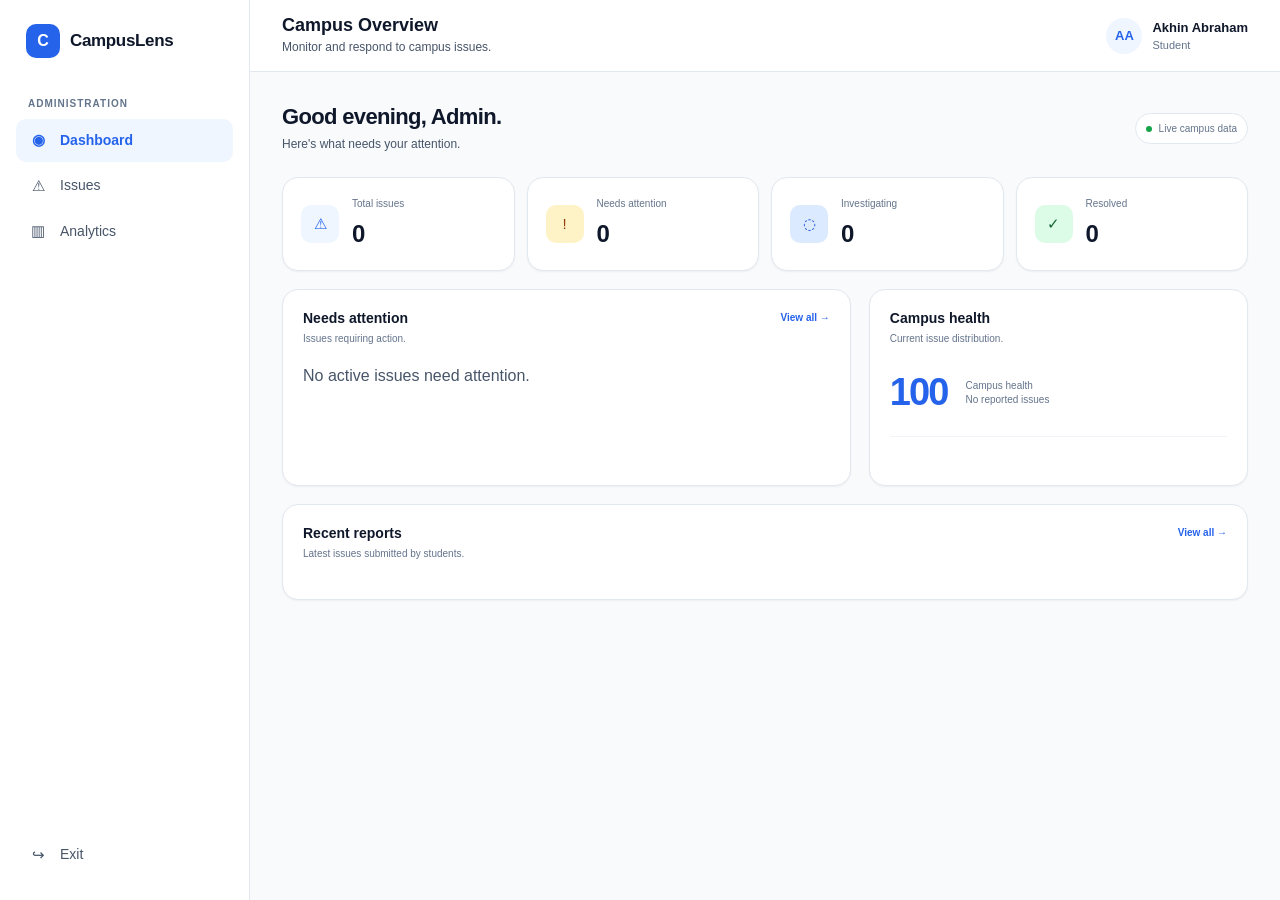
==== commit de407d22: "Bug fixes" ====
--- a/admin/dashboard.html
+++ b/admin/dashboard.html
@@ -148,28 +148,21 @@
                         ☰
                     </button>
 
-                    <button
-                        class="notification-button"
-                        aria-label="Notifications"
-                    >
-                        ♢
-                    </button>
-
 
                     <div class="user-profile">
 
-                        <div class="user-avatar">
+                        <div class="user-avatar" data-user-initials>
                             AD
                         </div>
 
 
                         <div class="user-info">
 
-                            <span class="user-name">
+                            <span class="user-name" data-user-name>
                                 Campus Admin
                             </span>
 
-                            <span class="user-role">
+                            <span class="user-role" data-user-role>
                                 Administrator
                             </span>
 
--- a/css/main.css
+++ b/css/main.css
@@ -437,6 +437,111 @@
 
 
 /* =========================================
+   PROFILE DRAWER
+   ========================================= */
+
+.profile-drawer {
+    position: fixed;
+    top: 0;
+    right: 0;
+    bottom: 0;
+    width: min(100%, 360px);
+    z-index: 200;
+    display: flex;
+    flex-direction: column;
+    padding: 20px;
+    background: var(--surface);
+    border-left: 1px solid var(--border);
+    box-shadow: -10px 0 30px rgba(15, 23, 42, 0.12);
+    transform: translateX(100%);
+    transition: transform 0.22s ease;
+}
+
+.profile-drawer.open {
+    transform: translateX(0);
+}
+
+.profile-drawer-header {
+    display: flex;
+    align-items: center;
+    justify-content: space-between;
+    margin-bottom: 16px;
+}
+
+.profile-drawer-header h3 {
+    font-size: 18px;
+}
+
+.profile-drawer-close,
+.profile-drawer-cancel,
+.profile-drawer-save {
+    border: 1px solid var(--border);
+    border-radius: var(--radius-md);
+    background: var(--surface);
+    color: var(--text-primary);
+}
+
+.profile-drawer-close {
+    width: 32px;
+    height: 32px;
+    font-size: 18px;
+}
+
+.profile-drawer-body {
+    display: flex;
+    flex-direction: column;
+    gap: 10px;
+}
+
+.profile-drawer-avatar {
+    width: 72px;
+    height: 72px;
+    margin-bottom: 4px;
+    display: flex;
+    align-items: center;
+    justify-content: center;
+    border-radius: 50%;
+    background: var(--primary-light);
+    color: var(--primary);
+    font-size: 24px;
+    font-weight: 700;
+}
+
+.profile-drawer-label {
+    margin-top: 4px;
+    color: var(--text-primary);
+    font-size: 13px;
+    font-weight: 600;
+}
+
+.profile-drawer-input {
+    width: 100%;
+    padding: 10px 12px;
+    border: 1px solid var(--border);
+    border-radius: var(--radius-md);
+    background: var(--surface);
+    color: var(--text-primary);
+}
+
+.profile-drawer-actions {
+    display: flex;
+    justify-content: flex-end;
+    gap: 8px;
+    margin-top: 8px;
+}
+
+.profile-drawer-cancel,
+.profile-drawer-save {
+    padding: 8px 12px;
+}
+
+.profile-drawer-save {
+    background: var(--primary);
+    border-color: var(--primary);
+    color: white;
+}
+
+/* =========================================
    MOBILE MENU BUTTON
    ========================================= */
 
